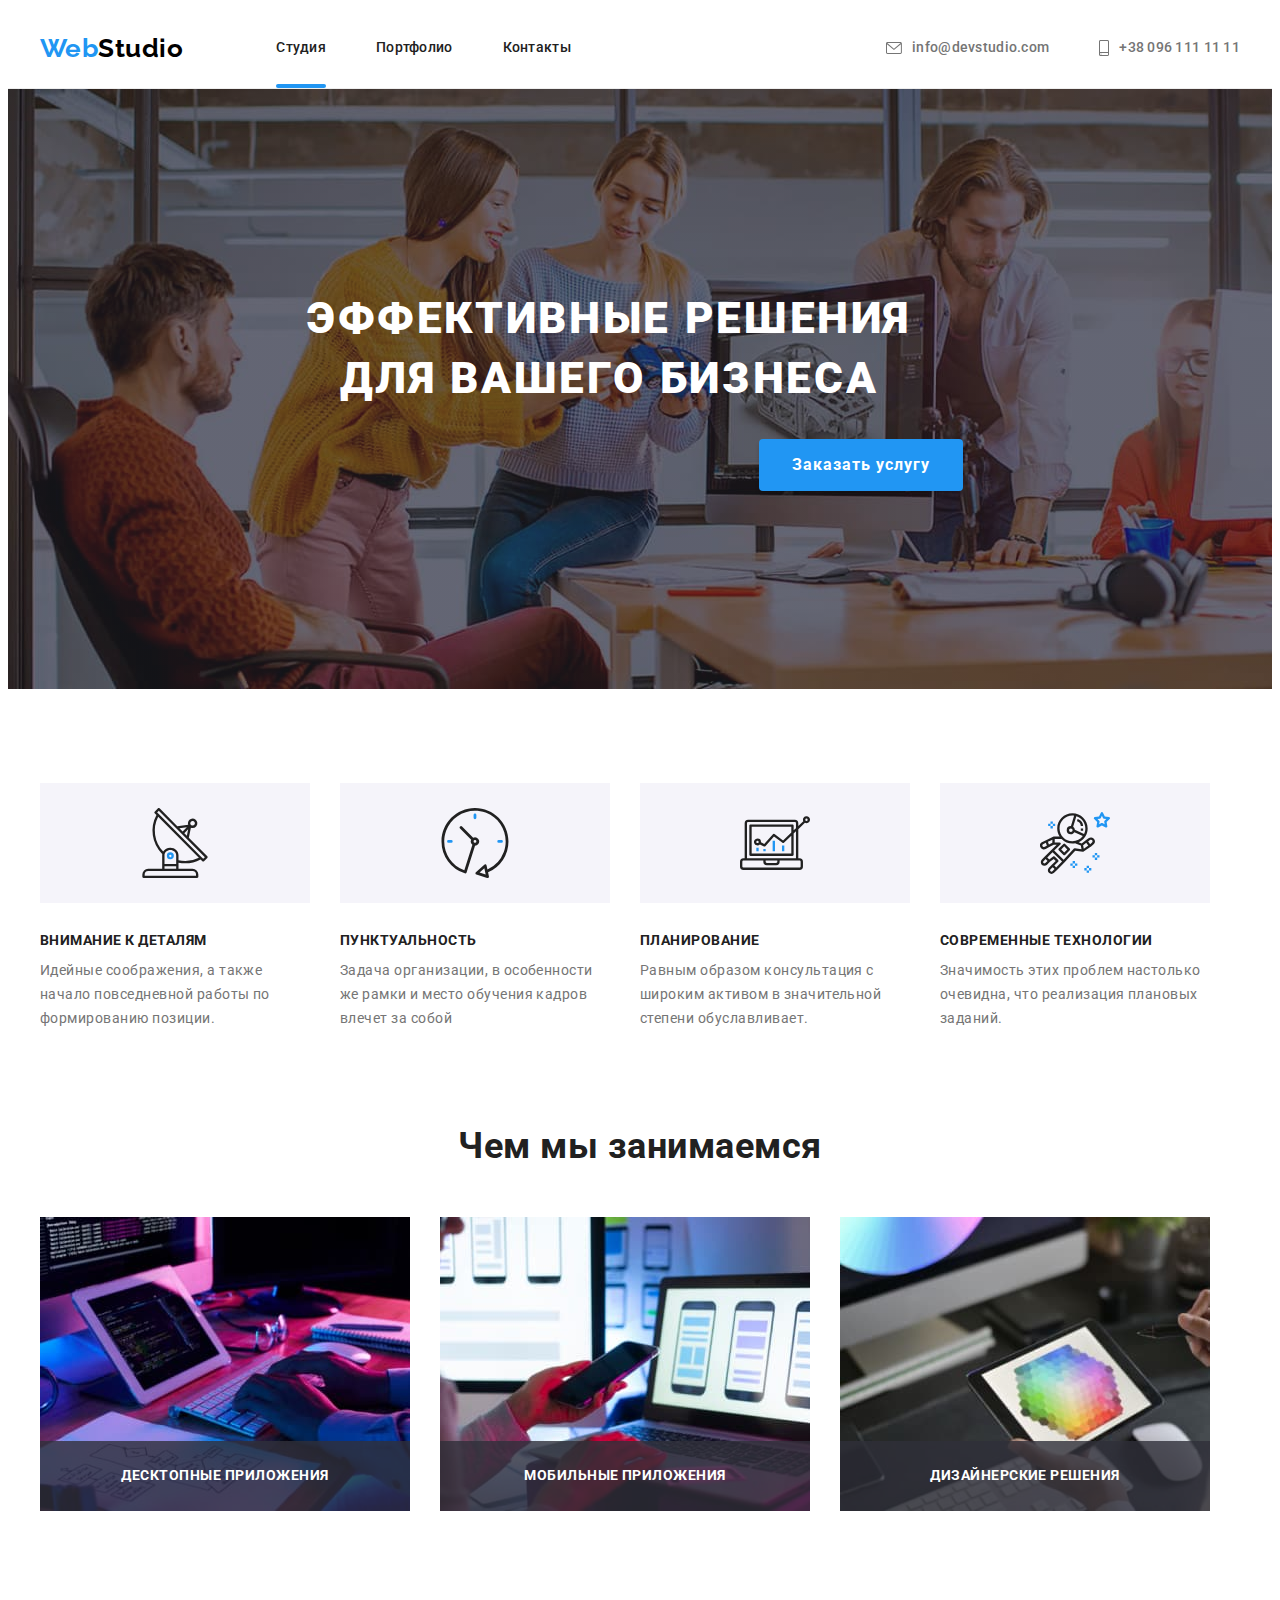
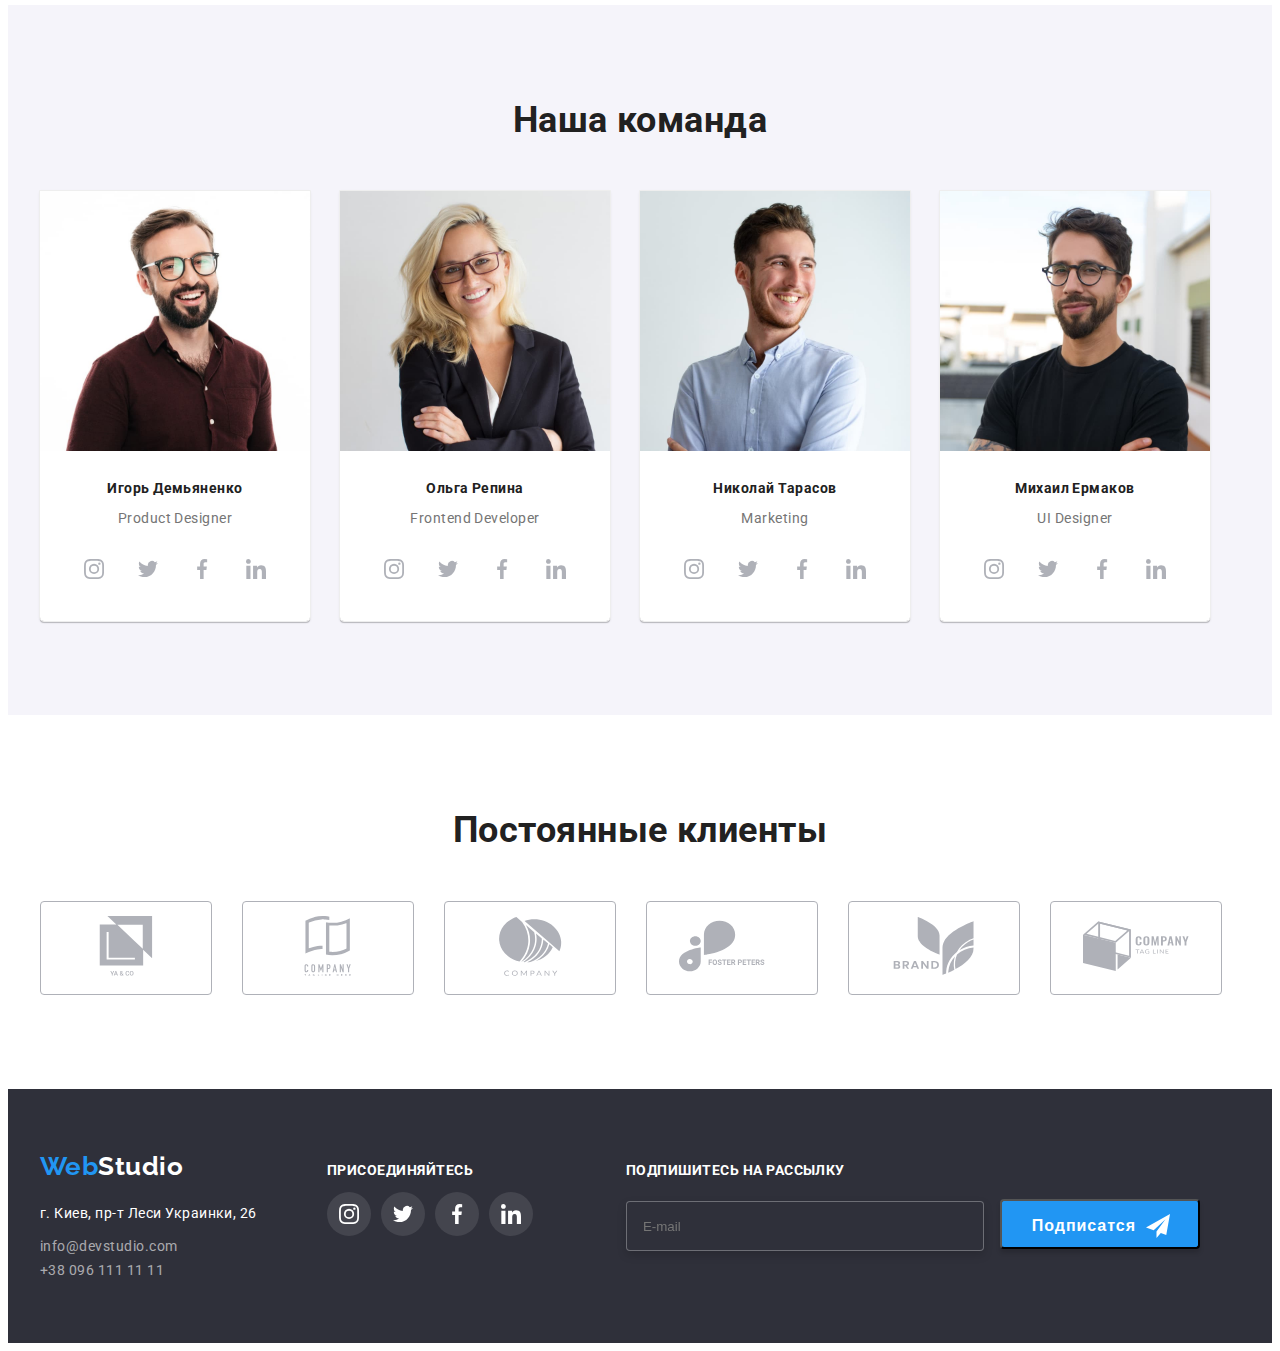
==== index.html @ 4ff9c81d "сохраняет начало 7" ====
<!DOCTYPE html>
<html lang="ru">

<head>
    <meta charset="UTF-8">
    <meta http-equiv="X-UA-Compatible" content="IE=edge">
    <meta name="viewport" content="width=device-width, initial-scale=1.0">
    <title>WebStudio</title>

    <link rel="preconnect" href="https://fonts.gstatic.com">
    <link
        href="https://fonts.googleapis.com/css2?family=Raleway:wght@700&family=Roboto:wght@400;500;700;900&display=swap"
        rel="stylesheet">
    <link rel="stylesheet" href="https://cdnjs.cloudflare.com/ajax/libs/modern-normalize/1.0.0/modern-normalize.min.css"
        integrity="sha512-ISS7cAi1PEhQ8jnbJpJZMd29NlhNj4AWYyLOSp2CE/CsHxTCu+r+t0D2yoJudVrd0/8fTVPUVDzY5Tvli75u/g=="
        crossorigin="anonymous" referrerpolicy="no-referrer" />
    <link rel="stylesheet" href="./css/styles.css">
    <link rel="stylesheet" href="./css/main.min.css">
</head>

<body>
    <header class="heder-container">
        <div class="conteiner main-nav">
            <!-- Шапка сайта -->
            <div class="main-nav">
               <a href="#" class="logo-link "><span class="logo-accent  ">Web</span>Studio</a>  
                </span> 
                <nav>
                    <ul class="site-nav list">
                        <li class="site-nav__item"><a href="#" class="site-nav__link active">Студия</a></li>
                        <li class="site-nav__item"><a href="./portfolio.html" class="site-nav__link">Портфолио</a></li>
                        <li class="site-nav__item"><a href="#" class="site-nav__link">Контакты</a></li>
                    </ul>
                </nav>
            </div>
            <ul class="auth-nav list">
                <li class="auth-nav__item mail">
                    <a href="mailto:info@devstudio.com" class="auth-nav__link"><svg width="16px" height="12px"
                            class="icon-contact">
                            <use href="./images/icons/sprite.svg#icon-mail"></use>
                        </svg>info@devstudio.com</a>
                </li>
                <li class="auth-nav__item phone">


                    <a href="tel:+380961111111" class="auth-nav__link"><svg width="10px" height="16px" class="icon-contact">
                            <use href="./images/icons/sprite.svg#icon-smartphone"></use>
                        </svg>+38 096 111 11 11</a>
                </li>
            </ul>
        </div>
    </header>

    <template class="my-icons">
        <svg class="icon">
            <use href="./images/icons/sprite.svg#icon-antenna"></use>
        </svg>
        <svg class="icon">
            <use href="./images/icons/sprite.svg#icon-astronaut"></use>
        </svg>
        <svg class="icon">
            <use href="./images/icons/sprite.svg#icon-brand"></use>
        </svg>
        <svg class="icon">
            <use href="./images/icons/sprite.svg#icon-clock"></use>
        </svg>
        <svg class="icon">
            <use href="./images/icons/sprite.svg#icon-company"></use>
        </svg>
        <svg class="icon">
            <use href="./images/icons/sprite.svg#icon-diagram"></use>
        </svg>

        <svg class="icon logo-campany">
            <use href="./images/icons/sprite.svg#icon-foster-peters"></use>
        </svg>
        <svg class="icon">
            <use href="./images/icons/sprite.svg#icon-instagram"></use>
        </svg>
        <svg class="icon">
            <use href="./images/icons/sprite.svg#icon-twitter"></use>
        </svg>
        <svg class="icon">
            <use href="./images/icons/sprite.svg#icon-facebook"></use>
        </svg>
        <svg class="icon">
            <use href="./images/icons/sprite.svg#icon-linkedin"></use>
        </svg>
        <svg class="icon">
            <use href="./images/icons/sprite.svg#icon-smartphone"></use>
        </svg>
        <svg class="icon">
            <use href="./images/icons/sprite.svg#icon-tag-line"></use>
        </svg>
        <svg class="icon">
            <use href="./images/icons/sprite.svg#icon-tagline-here"></use>
        </svg>

        <svg class="icon">
            <use href="./images/icons/sprite.svg#icon-yaandco"></use>
        </svg>
        <svg class="icon">
            <use href="./images/icons/sprite.svg#icon-mail"></use>
        </svg>
        <svg class="icon">
            <use href="./images/icons/sprite.svg#icon-vector"></use>
        </svg>
        
        <svg class="icon">
            <use href="./images/icons/sprite.svg#icon-name"></use>
        </svg>

        <svg class="icon">
            <use href="./images/icons/sprite.svg#icon-namber"></use>
        </svg>

        <svg class="icon">
            <use href="./images/icons/sprite.svg#icon-post"></use>
        </svg>
        <svg class="icon">
            <use href="./images/icons/sprite.svg#icon-check"></use>
        </svg>
        
    </template>

    <main>
        <!-- Основное содержание -->
        <!-- Сукция Герой -->
        <section class="hero hero-container overlay">
            <div class="hero-content conteiner">
                <h1 class="hero-title">Эффективные решения <br> для вашего бизнеса</h1>
                <button data-modal-open type="button" class="button">Заказать услугу</button>
            </div>
        </section>
        <!-- Преимущества Веб студии -->
        <section class="section no-padding advantages">
            <div class="conteiner">
                <h2 class="visually-hidden section-title">Преимущества веб студии</h2>
                <ul class="feature-list list">
                    <li class="item attention">
                        <h3 class="title">Внимание к деталям</h3>
                        <p class="text">Идейные соображения, а также начало повседневной работы по формированию позиции.
                        </p>
                    </li>
                    <li class="item punctuality">
                        <h3 class="title">Пунктуальность</h3>
                        <p class="text">Задача организации, в особенности же рамки и место обучения кадров влечет за
                            собой</p>
                    </li>
                    <li class="item planning">
                        <h3 class="title">Планирование</h3>
                        <p class="text">Равным образом консультация с широким активом в значительной степени
                            обуславливает.</p>
                    </li>
                    <li class="item technologies">
                        <h3 class="title">Современные технологии</h3>
                        <p class="text">Значимость этих проблем настолько очевидна, что реализация плановых заданий.</p>
                    </li>
                </ul>
            </div>
        </section>
        <!-- Чем мы занимаемся -->
        <section class="section no-padding our-work">
            <div class="conteiner">
                <h2 class="section-title">Чем мы занимаемся</h2>
                <ul class="feature-list list work-images-list">
                    <li class="items">
                        <div class="product-thumb">
                            <img src="./images/box-1.jpg" alt="ноутбук на столе" width="370">
                            <h3 class="product-actions">десктопные приложения</h3>
                        </div>
                    </li>
                    <li class="items">
                        <div class="product-thumb">
                            <img src="./images/box-2.jpg" alt="смартфон и 3 смартфона на экране" width="370">
                            <h3 class="product-actions">мобильные приложения</h3>
                        </div>
                    </li>
                    <li class="items">
                        <div class="product-thumb">
                            <img src="./images/box-3.jpg" alt="графика на планшете" width="370">
                            <h3 class="product-actions">дизайнерские решения</h3>
                        </div>
                    </li>
                </ul>
            </div>
        </section>
        <!-- Наша команда -->
        <section class="section team-list">
            <div class="conteiner">
                <h2 class="section-title">Наша команда</h2>
                <ul class="feature-list list">
                    <li class="item-list">
                        <img src="./images/team-card-1.jpg" alt="фото Игоря Демьяненко" width="270" class="employees">
                        <h3 class="title title-list">Игорь Демьяненко</h3>
                        <p lang="en" class="text text-description">Product Designer</p>
                        <ul class="icons-list list">
                            <li>
                                <a href="#" class="icon-link">
                                    <svg class="icon" width="20" height="20">
                                        <use href="./images/icons/sprite.svg#icon-instagram"></use>
                                    </svg>
                                </a>
                            </li>
                            <li>
                                <a href="#" class="icon-link">
                                    <svg class="icon" width="20" height="20">
                                        <use href="./images/icons/sprite.svg#icon-twitter"></use>
                                    </svg>
                                </a>
                            </li>
                            <li>
                                <a href="#" class="icon-link">
                                    <svg class="icon" width="20" height="20">
                                        <use href="./images/icons/sprite.svg#icon-facebook"></use>
                                    </svg>
                                </a>
                            </li>
                            <li>
                                <a href="#" class="icon-link">
                                    <svg class="icon" width="20" height="20">
                                        <use href="./images/icons/sprite.svg#icon-linkedin"></use>
                                    </svg>
                                </a>
                            </li>
                        </ul>
                    </li>

                    <li class="item-list"><img src="./images/team-card-2.jpg" alt="фото Ольги Репиной" width="270"
                            class="employees">
                        <h3 class="title title-list">Ольга Репина</h3>
                        <p lang="en" class="text text-description">Frontend Developer</p>
                        <ul class="icons-list list">
                            <li>
                                <a href="#" class="icon-link">
                                    <svg class="icon" width="20" height="20">
                                        <use href="./images/icons/sprite.svg#icon-instagram"></use>
                                    </svg>
                                </a>
                            </li>
                            <li>
                                <a href="#" class="icon-link">
                                    <svg class="icon" width="20" height="20">
                                        <use href="./images/icons/sprite.svg#icon-twitter"></use>
                                    </svg>
                                </a>
                            </li>
                            <li>
                                <a href="#" class="icon-link">
                                    <svg class="icon" width="20" height="20">
                                        <use href="./images/icons/sprite.svg#icon-facebook"></use>
                                    </svg>
                                </a>
                            </li>
                            <li>
                                <a href="#" class="icon-link">
                                    <svg class="icon" width="20" height="20">
                                        <use href="./images/icons/sprite.svg#icon-linkedin"></use>
                                    </svg>
                                </a>
                            </li>
                        </ul>
                    </li>

                    <li class="item-list"><img src="./images/team-card-3.jpg" alt="фото Николая Тарасова" width="270"
                            class="employees">
                        <h3 class="title title-list">Николай Тарасов</h3>
                        <p lang="en" class="text text-description">Marketing</p>
                        <ul class="icons-list list">
                            <li>
                                <a href="#" class="icon-link">
                                    <svg class="icon" width="20" height="20">
                                        <use href="./images/icons/sprite.svg#icon-instagram"></use>
                                    </svg>
                                </a>
                            </li>
                            <li>
                                <a href="#" class="icon-link">
                                    <svg class="icon" width="20" height="20">
                                        <use href="./images/icons/sprite.svg#icon-twitter"></use>
                                    </svg>
                                </a>
                            </li>
                            <li>
                                <a href="#" class="icon-link">
                                    <svg class="icon" width="20" height="20">
                                        <use href="./images/icons/sprite.svg#icon-facebook"></use>
                                    </svg>
                                </a>
                            </li>
                            <li>
                                <a href="#" class="icon-link">
                                    <svg class="icon" width="20" height="20">
                                        <use href="./images/icons/sprite.svg#icon-linkedin"></use>
                                    </svg>
                                </a>
                            </li>
                        </ul>
                    </li>

                    <li class="item-list"><img src="./images/team-card-4.jpg" alt="фото Михаила Ермакова" width="270"
                            class="employees">
                        <h3 class="title title-list">Михаил Ермаков</h3>
                        <p lang="en" class="text text-description">UI Designer</p>
                        <ul class="icons-list list">
                            <li>
                                <a href="#" class="icon-link">
                                    <svg class="icon" width="20" height="20">
                                        <use href="./images/icons/sprite.svg#icon-instagram"></use>
                                    </svg>
                                </a>
                            </li>
                            <li>
                                <a href="#" class="icon-link">
                                    <svg class="icon" width="20" height="20">
                                        <use href="./images/icons/sprite.svg#icon-twitter"></use>
                                    </svg>
                                </a>
                            </li>
                            <li>
                                <a href="#" class="icon-link">
                                    <svg class="icon" width="20" height="20">
                                        <use href="./images/icons/sprite.svg#icon-facebook"></use>
                                    </svg>
                                </a>
                            </li>
                            <li>
                                <a href="#" class="icon-link">
                                    <svg class="icon" width="20" height="20">
                                        <use href="./images/icons/sprite.svg#icon-linkedin"></use>
                                    </svg>
                                </a>
                            </li>
                        </ul>
                    </li>
                </ul>
            </div>
        </section>
        <!-- Наши клиенты -->
        <section class="section">
            <div class="conteiner">
                <h2 class="section-title">Постоянные клиенты</h2>
                <ul class="feature-list list client">
                    <li>
                        <a href="#">
                            <svg class="client-icon">
                                <use href="./images/icons/sprite.svg#icon-yaandco"></use>
                            </svg>
                        </a>
                    </li>
                    <li>
                        <a href="#">
                            <svg class="client-icon">
                                <use href="./images/icons/sprite.svg#icon-tagline-here"></use>
                            </svg>
                        </a>
                    </li>
                    <li>
                        <a href="#">
                            <svg class="client-icon">
                                <use href="./images/icons/sprite.svg#icon-company"></use>
                            </svg>
                        </a>
                    </li>
                    <li>
                        <a href="#">
                            <svg class="client-icon">
                                <use href="./images/icons/sprite.svg#icon-foster-peters"></use>
                            </svg>
                        </a>
                    </li>
                    <li>
                        <a href="#">
                            <svg class="client-icon">
                                <use href="./images/icons/sprite.svg#icon-brand"></use>
                            </svg>
                        </a>
                    </li>
                    <li>
                        <a href="#">
                            <svg class="client-icon">
                                <use href="./images/icons/sprite.svg#icon-tag-line"></use>
                            </svg>
                        </a>
                    </li>
                </ul>
            </div>
        </section>
    </main>
    <footer class="address-conteiner">
        <!-- Контактная информация -->
        <div class="conteiner footer-conteiner">
            <div>
                <a href="#" class="logo-link-footer"><span class="logo-accent logo__part logo__part--color--wihte">Web</span>Studio</a>
                <address>
                    <ul class="adress-list list">
                        <li class="adress"> г. Киев, пр-т Леси Украинки, 26 </li>
                        <li><a href="mailto:info@devstudio.com" class="contact">info@devstudio.com</a></li>
                        <li><a href="tel:+380961111111" class="contact">+38 096 111 11 11</a></li>
                    </ul>
                </address>
            </div>

            <div class="footer-icons accede">
                <h3 class="title">присоединяйтесь</h3>
                <ul class="acced-icon list">
                    <li>
                        <ul class="icons-list-footer list">
                            <li class="team-icons">
                                <a href="#" class="icon-link-footer">
                                    <svg class="icon-footer" width="20" height="20">
                                        <use href="./images/icons/sprite.svg#icon-instagram"></use>
                                    </svg>
                                </a>
                            </li>
                            <li class="team-icons">
                                <a href="#" class="icon-link-footer">
                                    <svg class="icon-footer" width="20" height="20">
                                        <use href="./images/icons/sprite.svg#icon-twitter"></use>
                                    </svg>
                                </a>
                            </li>
                            <li class="team-icons">
                                <a href="#" class="icon-link-footer">
                                    <svg class="icon-footer" width="20" height="20">
                                        <use href="./images/icons/sprite.svg#icon-facebook"></use>
                                    </svg>
                                </a>
                            </li>
                            <li class="team-icons">
                                <a href="#" class="icon-link-footer">
                                    <svg class="icon-footer" width="20" height="20">
                                        <use href="./images/icons/sprite.svg#icon-linkedin"></use>
                                    </svg>
                                </a>
                            </li>
                        </ul>
                    </li>
                </ul>
            </div>



            <form action="#" class="footer-form">
                <p class="footer-form-title">Подпишитесь на рассылку</p>
                <label for="name" class="footer-form-label">
                    <input type="email" class="footer-form-input" name="user-email" placeholder="E-mail" required>   
                </label>
                <button type="submit" class="footer-form-btn">Подписатся</button>
            </form>
   
        
        </div>
    </footer>
    <!-- Модальное окно -->
    <div class="backdrop is-hidden" data-modal>
        <div class="modal">
            <button data-modal-close class="btn-close">
                <svg class="icon-modal">
                    <use href="./images/icons/sprite.svg#icon-vector" width="11" height="11"></use>
                </svg>
            </button>
            <form action="#" class="modal-form">
                <p class="modal-title">Оставьте свои данные, мы вам перезвоним</p>
               
                    <label for="name" class="form-label">Имя
                       <span class="form-fild">
                            <input type="text" class="form-input" name="user-name" required> 
                            <svg class="form-icons">
                                <use href="./images/icons/sprite.svg#icon-name" width="18" height="18"></use>
                            </svg>
                       </span>
                    </label>
                    <label for="name" class="form-label">Телефон
                        <span class="form-fild">
                            <input type="tel" class="form-input" minlength="2" name="user-phone" required>
                            <svg class="form-icons">
                                <use href="./images/icons/sprite.svg#icon-namber" width="18" height="18"></use>
                            </svg>
                        </span>
                        </label>
                    <label for="name" class="form-label">Почта
                        <span class="form-fild">
                            <input type="email" class="form-input" pattern="[0-9]{3}-[0-9]{3}-[0-9]{2}-[0-9]{2}" name="user-email" required>
                            <svg class="form-icons">
                                <use href="./images/icons/sprite.svg#icon-post" width="18" height="18"></use>
                            </svg>
                        </span>  
                    </label>
                    <label for="name" class="form-label label-form">Комментарий
                        <textarea name="user-comment" class="form-text" placeholder="Введите текст" ></textarea> 
                    </label>
                    <input type="checkbox" id="checkbox" name="user-agree" required class="form-check-input visually-hidden">
                    <label for="checkbox" class="form-check-policy">
                        Соглашаюсь с рассылкой и принимаю <a href="">Условия договора</a> </label>
                    <button type="submit" class="form-btn">Отправить</button>
                
            </form>
          
        </div>
    </div>
    <script src="./js/modal.js"></script>
</body>

</html>
---- css/styles.css ----
/* Cтилизация логотипа */

/* Стилизация навигации */

/* Стилизация секции герой */

/* Стилизация секий */
/* Стилизация заголовков */

/* Секция преимущества */

/* Стилизация h3 p */

/* Стилизация p */

/* Секция чем мы занимаемся */

/* Наша команда */

/* Постоянные клиенты */

/* Стилизация футера */

/* Стилизация main portfolio */

/* Стилизация кнопок порфолио */

/* Стилизация карточек */

/* модальное окно */

/* Стилизация формы */

/* Форма футера */
---- css/main.min.css ----
:root{--primary-tex-color: #757575;--title-text-color: #212121;--accent-color: #2196f3;--white-color: #ffffff;--black-color: #000000;--white-op: rgba(255, 255, 255, 0.6);--button-font-color: #f5f4fa;--dark-font-color: #2f303a;--border-color: #eeeeee;--icons-color: #afb1b8;--footer-icons-color: rgba(255, 255, 255, 0.1)}body{color:var(--primary-tex-color);font-family:Roboto, sans-serif;letter-spacing:0.03em}.conteiner{width:1200px;padding:0;margin:0 auto}.heder-container{background-color:var(--white-color);border-bottom:1px solid var(--border-color)}.list{padding:0;margin:0;list-style:none}.logo-link{margin-right:93px;color:var(--black-color);font-family:Raleway, sans-serif;font-weight:700;font-size:26px;line-height:1.19;text-decoration:none}.logo-accent{color:var(--accent-color)}.logo-link-footer{display:flex;color:var(--white-color);font-family:Raleway, sans-serif;font-weight:700;font-size:26px;line-height:1.19;text-decoration:none;margin-bottom:20px}.site-nav{display:flex}.site-nav__item+.site-nav__item{margin-left:50px}.site-nav__link{display:block;padding-top:32px;padding-bottom:32px;color:var(--title-text-color);font-weight:500;font-size:14px;line-height:1.14;letter-spacing:0.02em;text-decoration:none}.site-nav__link:hover,.site-nav__link:focus,.site-nav__link .site-nav .active{color:var(--accent-color)}.site-nav__item{position:relative}.active::after{content:"";display:block;width:100%;height:4px;background-color:var(--accent-color);border-radius:2px;position:absolute;left:0;bottom:0}.auth-nav{display:flex;margin-left:auto}.auth-nav__link{padding-top:32px;padding-bottom:32px;color:var(--primary-tex-color);text-decoration:none;font-weight:500;font-size:14px;line-height:1.14;letter-spacing:0.02em}.auth-nav__link:hover,.auth-nav__link:focus{color:var(--accent-color)}.auth-nav__item+.auth-nav__item{margin-left:50px}.icon-contact{padding:0;margin-right:10px;justify-content:center;fill:currentColor}.hero .hero-title{margin-top:0;margin-bottom:30px;width:696px;color:var(--white-color);font-weight:900;font-size:44px;line-height:1.36;letter-spacing:0.06em;text-transform:uppercase}.hero-content{padding:200px 253px;text-align:center}.hero-container{background-color:var(--dark-font-color);text-align:center}.overlay{max-width:1600px;height:600px;margin-left:auto;margin-right:auto;background-image:linear-gradient(to right, rgba(47,48,58,0.4), rgba(47,48,58,0.4)),url(../images/hero.jpg)}.button{padding:10px 32px;min-width:200px;border-radius:4px;border:1px solid transparent;color:var(--white-color);background-color:var(--accent-color);box-shadow:0px 4px 4px rgba(0,0,0,0.15);font-family:inherit;font-weight:700;font-size:16px;line-height:1.88;align-items:center;letter-spacing:0.06em;cursor:pointer}.visually-hidden:not(:focus):not(:active){width:1px;height:1px;margin:-1px;border:0;padding:0;white-space:nowrap;clip-path:inset(100%);clip:rect(0 0 0 0);overflow:hidden}.visually-hidden{position:absolute !important;width:1px !important;height:1px !important;margin:-1px;padding:0 !important;overflow:hidden;border:0 !important;clip:rect(0 0 0 0)}.section-title{margin-top:0;margin-bottom:50px;color:var(--title-text-color);font-size:36px;line-height:1.17;text-align:center}.section{padding-top:94px;padding-bottom:94px}.section.no-padding{padding-top:0;padding-bottom:0}.feature-list{display:flex}.feature-list .item{width:270px}.feature-list .item+.item{margin-left:30px}.feature-list .title{margin-top:0;margin-bottom:10px;color:var(--title-text-color);font-weight:700;font-size:14px;line-height:1.14;text-transform:uppercase}.feature-list .text{font-size:14px;line-height:1.71;margin-top:0;margin-bottom:0}.advantages .conteiner{padding-top:94px;padding-bottom:94px}.feature-list .attention::before,.feature-list .punctuality::before,.feature-list .planning::before,.feature-list .technologies::before{content:"";display:block;height:120px;margin-bottom:30px;background-position:center;background-color:var(--button-font-color)}.feature-list .attention::before{background-image:url(../images/icons/antenna.svg);background-repeat:no-repeat}.feature-list .punctuality::before{background-image:url(../images/icons/clock.svg);background-repeat:no-repeat}.feature-list .planning::before{background-image:url(../images/icons/diagram.svg);background-repeat:no-repeat}.feature-list .technologies::before{background-image:url(../images/icons/astronaut.svg);background-repeat:no-repeat}.our-work .conteiner{margin-bottom:94px}.feature-list .items{width:370px}.work-images-list li:not(:last-child){margin-right:30px}.product-thumb{position:relative}.product-actions{position:absolute;bottom:0;right:0;left:0;padding:27px;text-align:center;color:var(--white-color);font-weight:700;font-size:14px;line-height:1.14;text-transform:uppercase;background-color:rgba(47,48,58,0.8);margin:0}img{display:block;object-fit:cover;width:100%;height:auto}.team-list{background-color:var(--button-font-color)}.employees{margin-bottom:30px}.feature-list .text-description{margin-bottom:0px}.feature-list .item-list{width:270px;outline:1px solid var(--border-color);border-radius:0px 0px 4px 4px;text-align:center;background-color:var(--white-color);box-shadow:0px 1px 3px rgba(0,0,0,0.12),0px 1px 1px rgba(0,0,0,0.14),0px 2px 1px rgba(0,0,0,0.2)}.feature-list .item-list+.item-list{margin-left:30px}.feature-list .title-list{text-transform:capitalize}.icons-list{padding:16px 32px 30px;display:flex;margin:0 auto;justify-content:center}.icons-list li{width:44px;height:44px;border-radius:50%;display:flex;justify-content:center;align-items:center;cursor:pointer}.icons-list li:not(:last-child){margin-right:10px}.icons-list li:hover,.icons-list li:focus{background-color:var(--accent-color)}.icons-list li:hover .icon,.icons-list li:focus .icon{fill:var(--white-color);background-color:var(--accent-color)}.icon{width:20px;height:20px;padding:0;margin:0;justify-content:center;fill:var(--icons-color)}.client{display:flex}.client li{width:170px;height:92px;border:1px solid var(--icons-color);border-radius:4px;justify-content:center;cursor:pointer}.client li:not(:last-child){margin-right:30px}.client li:hover,.client li:focus{border:1px solid var(--accent-color)}.client li:hover .client-icon,.client li:focus .client-icon{fill:var(--accent-color)}.client-icon{width:106px;height:60px;fill:var(--icons-color)}.address-conteiner .conteiner{display:flex;padding-top:60px;align-items:baseline;padding-bottom:60px}.adress-list .adress{margin-bottom:9px}.adress-list .contact{margin-top:0;margin-bottom:9px}.adress{color:var(--white-color);font-size:14px;line-height:1.71}.contact{color:var(--white-op);font-size:14px;line-height:1.71;text-decoration:none}.adress-list{font-style:normal}.adress-list .contact{margin-top:0;margin-bottom:9px}.adress-list .contact:hover,.adress-list .contact:focus{color:var(--accent-color)}.address-conteiner{background-color:var(--dark-font-color)}.footer-conteiner{display:flex;padding-top:60px;padding-bottom:60px}.accede{display:block;margin-left:70px;list-style:none}.accede h3{margin-top:0;font-size:14px;text-transform:uppercase;color:var(--white-color)}.icons-list-footer{margin:0 auto;padding:0px;display:flex;justify-content:center}.icons-list-footer li{width:44px;height:44px;border-radius:50%;display:flex;justify-content:center;align-items:center;cursor:pointer}.icons-list-footer li:not(:last-child){margin-right:10px}.icons-list-footer li{fill:var(--icons-color);background-color:var(--footer-icons-color)}.icons-list-footer li:hover,.icons-list-footer li:focus{background-color:var(--accent-color)}.icons-list-footer li:hover .icon-footer,.icons-list-footer li:focus .icon-footer{fill:var(--white-color);background-color:var(--accent-color)}.icon-footer{width:20px;height:20px;padding:0;margin:0;justify-content:center;fill:var(--white-color)}.portfolio-list .conteiner{padding-top:94px;padding-bottom:94px}.section-buttons .button-list{margin-right:8px;margin-top:0;margin-bottom:50px}.section-buttons .button-list:last-child{margin-right:0}.section-buttons .button-list:hover{box-shadow:0px 3px 1px rgba(0,0,0,0.1),0px 1px 2px rgba(0,0,0,0.08),0px 2px 2px rgba(0,0,0,0.12)}.section-buttons .buttons{padding:6px 22px;min-width:73px;border:1px solid transparent;border-radius:4px;color:var(--title-text-color);background-color:var(--button-font-color);font-family:inherit;font-weight:500;font-size:16px;line-height:1.63;text-align:center;cursor:pointer}.section-buttons .buttons:hover,.section-buttons .buttons:focus{color:var(--white-color);background-color:var(--accent-color)}.section-buttons{display:flex;justify-content:center}.card-list{display:flex;flex-wrap:wrap}.card-list .card-item{padding-top:20px;padding-bottom:20px;padding-left:24px;padding-right:24px}.card-list li{border:1px solid var(--border-color)}.card-list li:hover{box-shadow:0px 1px 1px rgba(0,0,0,0.12),0px 4px 4px rgba(0,0,0,0.06),1px 4px 6px rgba(0,0,0,0.16)}.card-list .card-titele{margin-top:0;margin-bottom:4px;color:var(--title-text-color);font-weight:700;font-size:18px;line-height:2;letter-spacing:0.06em}.card-list .card-text{margin-top:0;margin-bottom:0px;color:var(--primary-tex-color);font-size:16px;line-height:1.88}.card-element{width:370px;margin-right:30px;margin-bottom:30px}.card-element:nth-child(3n){margin-right:0}.card-element:nth-last-child(-n+3){margin-bottom:0}.card-element:hover .produck-overlay{opacity:1;transform:translateY(0)}.card-list .decor{text-decoration:none}.card-list .card-slide{position:relative;overflow:hidden}.card-list .produck-overlay{position:absolute;top:0;left:0;width:100%;height:100%;background-color:rgba(33,150,243,0.9);opacity:0;transform:translateY(100%);transition:transform 250ms cubic-bezier(0.4, 0, 0.2, 1);cursor:pointer}.card-list .slide-text{position:absolute;top:50%;left:50%;transform:translate(-50%, -50%);width:100%;height:100%;padding:63px 24px;margin:0;color:var(--white-color);font-size:18px;line-height:1.56}.backdrop{position:fixed;top:0;left:0;width:100%;height:100%;background-color:rgba(0,0,0,0.2);opacity:1;transition:opacity 250ms cubic-bezier(0.4, 0, 0.2, 1);visibility:visible}.backdrop.is-hidden{opacity:0;pointer-events:none;visibility:hidden;transition:opacity 250ms cubic-bezier(0.4, 0, 0.2, 1)}.backdrop.is-hidden .modal{transform:translate(-50%, -50%) scale(0.5)}.modal{position:absolute;width:11px;height:11px;top:50%;left:50%;transform:translate(-50%, -50%);min-width:528px;min-height:581px;background-color:var(--white-color);box-shadow:0px 1px 3px rgba(0,0,0,0.12),0px 1px 1px rgba(0,0,0,0.14),0px 2px 1px rgba(0,0,0,0.2);border-radius:4px;transition:transform 250ms cubic-bezier(0.4, 0, 0.2, 1)}.icon-modal{width:11px;height:11px}.btn-close{position:absolute;top:8px;right:8px;width:30px;height:30px;justify-content:center;align-items:center;background-color:var(--white-color);border:1px solid rgba(0,0,0,0.1);border-radius:50%;cursor:pointer}.modal-title{text-align:center;font-weight:700;font-size:20px;color:var(--title-text-color);margin:0;margin-bottom:12px}.modal-form{display:flex;flex-direction:column;padding:40px}.form-input{width:100%;height:40px;border:1px solid rgba(33,33,33,0.2);box-sizing:border-box;border-radius:4px;padding-left:42px;margin-top:4px;outline:none;cursor:pointer}.form-input:hover,.form-input:focus{border-color:var(--accent-color)}.form-input:hover+.form-icons,.form-input:focus+.form-icons{fill:var(--accent-color)}.form-input:required:focus{color:var(--accent-color)}.form-label{font-size:12px;display:inline-block;margin-bottom:10px}.form-icons{width:18px;height:18px;display:flex;align-items:center;justify-content:center;position:absolute;top:50%;left:12px;bottom:20px;transform:translateY(-50%)}.form-fild{position:relative;display:block;margin-top:4px}.label-form{margin-bottom:0}.form-text{width:100%;height:120px;resize:none;padding:16px 12px;margin-top:4px;border-radius:4px;border:1px solid rgba(33,33,33,0.2);box-sizing:border-box;outline:none;margin-bottom:20px;cursor:pointer}.form-text:hover,.form-text:focus{border-color:var(--accent-color)}.form-text::placeholder{color:rgba(117,117,117,0.5);font-size:14px;line-height:1.14;letter-spacing:0.01em}.form-check-policy{font-size:14px;line-height:1.71px;margin-bottom:30px;margin:0 auto}.form-check-policy:before{content:" ";width:16px;height:15px;border:1px solid #000000;box-sizing:border-box;box-shadow:0px 4px 4px rgba(0,0,0,0.25);display:inline-block;border-radius:4px;margin-right:8px;vertical-align:middle;cursor:pointer}.form-check-input:checked+.form-check-policy::before{background-image:url(../images/icons/check-i.svg);background-repeat:no-repeat;background-position:50% 50%;background-color:var(--accent-color);border-color:var(--accent-color)}.form-btn{align-self:center;width:200px;height:50px;padding:10px 55px;background-color:#2196f3;color:var(--white-color);box-shadow:0px 4px 4px rgba(0,0,0,0.15);border-radius:4px;font-weight:700;font-size:16px;line-height:1, 88;text-align:center;letter-spacing:0.06em;cursor:pointer;margin-top:30px}.form-check-policy a{color:#2196f3}.footer-form{margin-left:93px}.footer-form-title{color:var(--white-color);font-weight:700;font-size:14px;line-height:1.14;text-transform:uppercase;margin-bottom:20px}.footer-form-input{width:358px;height:50px;background-color:var(--dark-font-color);border:1px solid rgba(255,255,255,0.3);box-sizing:border-box;filter:drop-shadow(0px 4px 4px rgba(0,0,0,0.15));border-radius:4px;margin-right:12px;padding-left:16px;outline:none;cursor:pointer}.footer-form-btn{position:relative;width:200px;height:50px;color:var(--white-color);background-color:var(--accent-color);border-radius:1px solid var(--accent-color);box-shadow:0px 4px 4px rgba(0,0,0,0.15);border-radius:4px;padding:10px 62px 10px 29px;cursor:pointer;font-weight:700;font-size:16px;line-height:1.87;letter-spacing:0.06em;cursor:pointer}.footer-form-btn:after{content:"";width:24px;height:24px;background-image:url(../images/icons/icon-send.svg);position:absolute;top:13px;right:28px}.main-nav,.auth-nav__link,.icon-contact,.icon,.client li,.icon-footer,.card-list .slide-text,.form-btn{display:flex;align-items:center}
/*# sourceMappingURL=main.min.css.map */
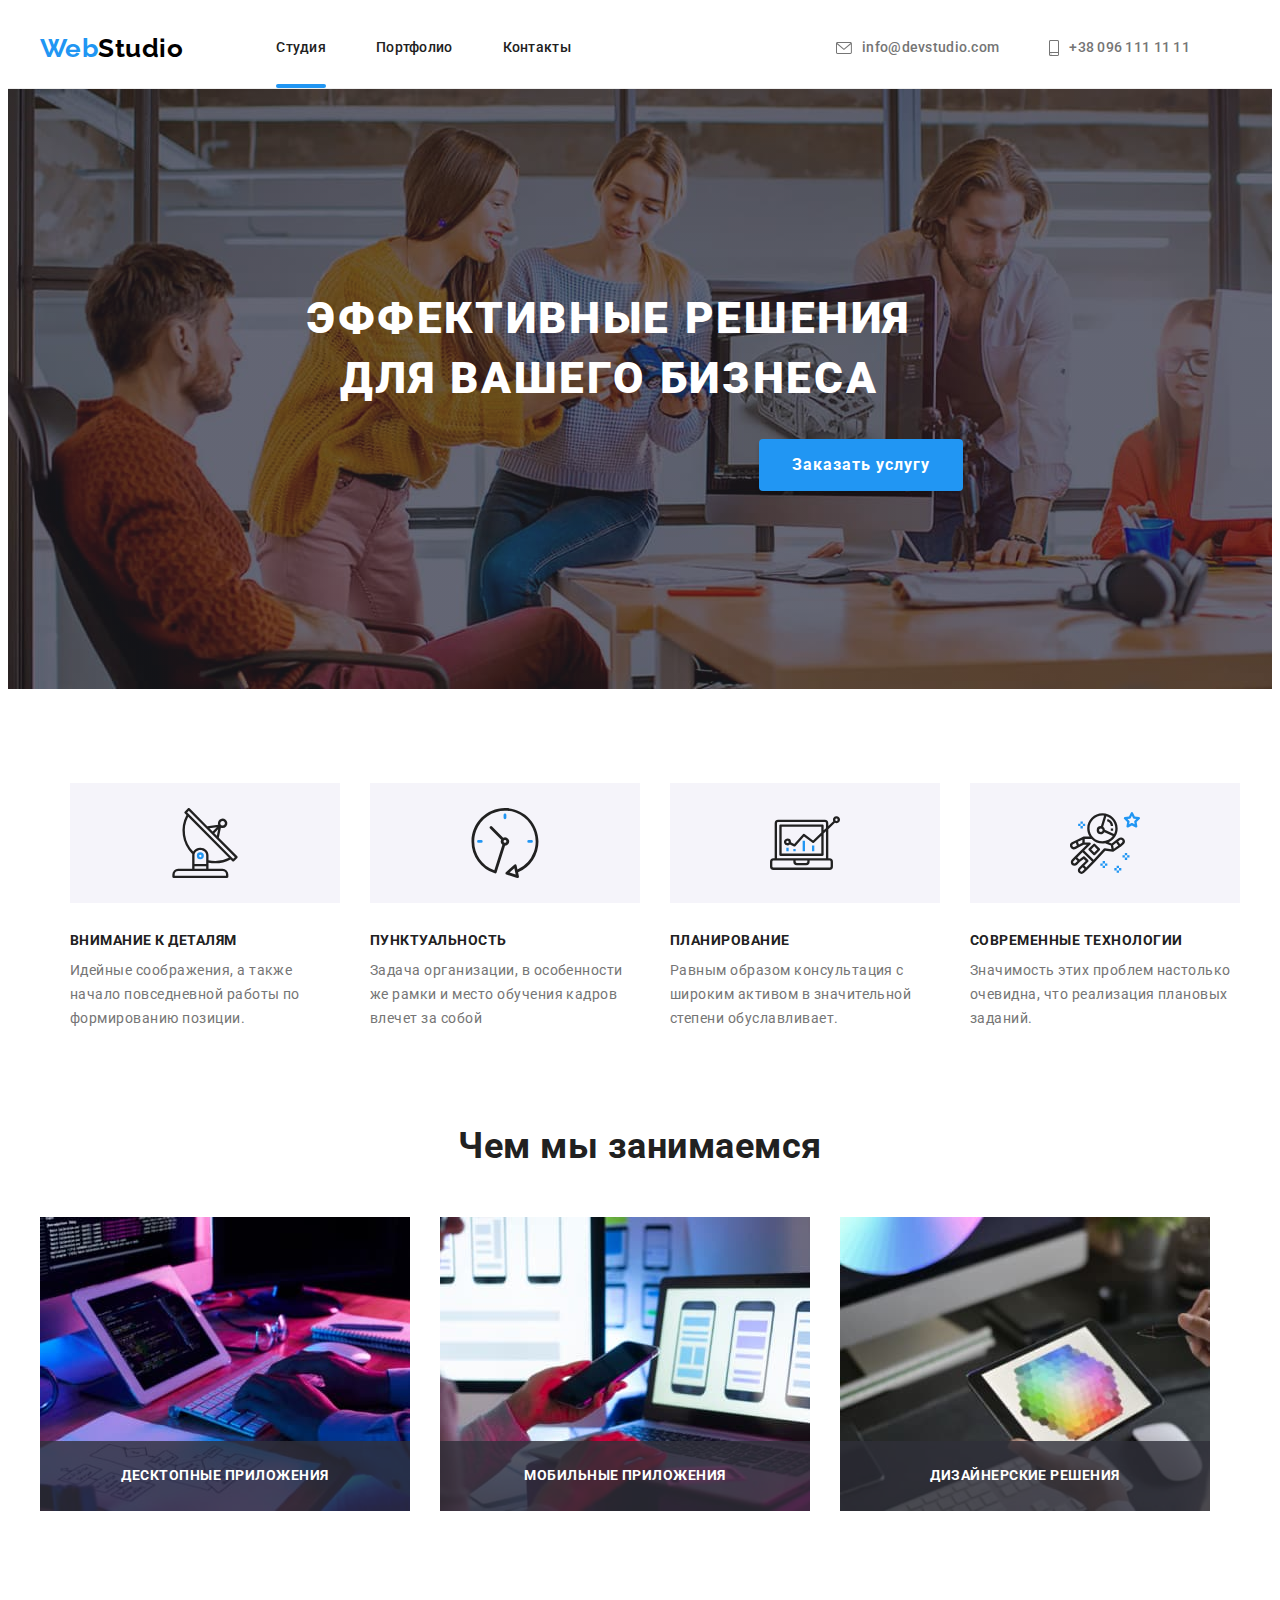
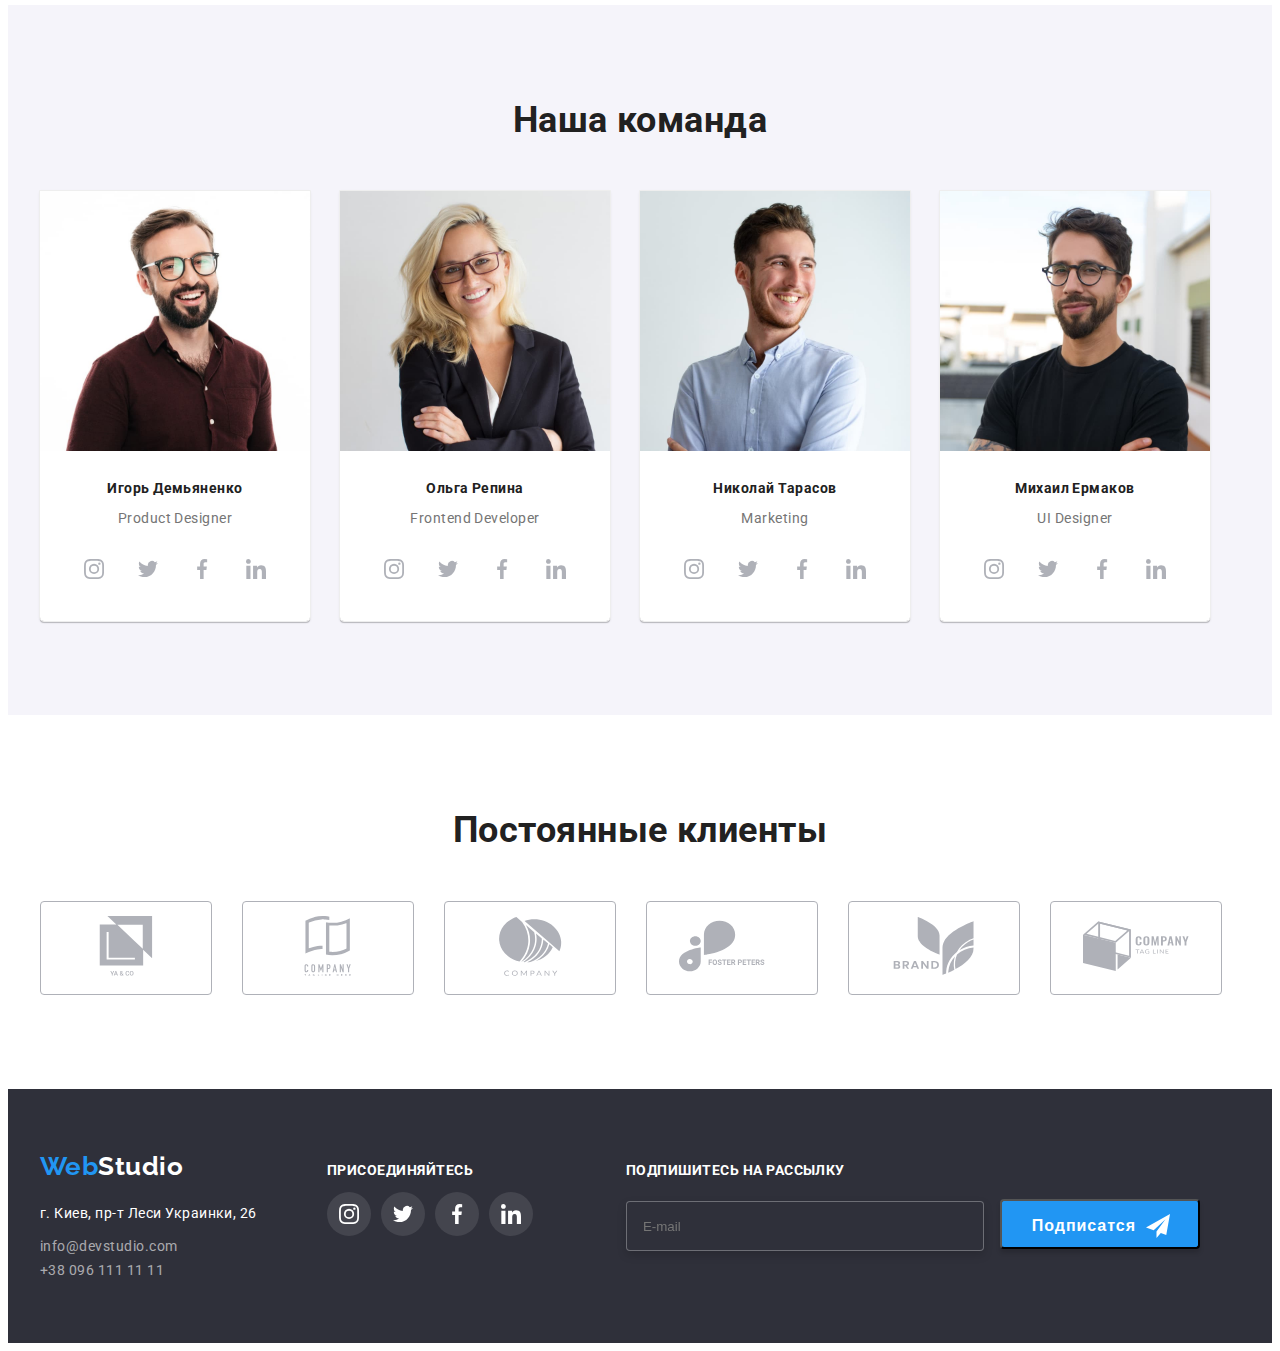
==== commit e7937bad: "сохраняет работу 7" ====
--- a/index.html
+++ b/index.html
@@ -19,12 +19,11 @@
 </head>
 
 <body>
-    <header class="heder-container">
+    <header class="header">
         <div class="conteiner main-nav">
             <!-- Шапка сайта -->
             <div class="main-nav">
-               <a href="#" class="logo-link "><span class="logo-accent  ">Web</span>Studio</a>  
-                </span> 
+                <a href="#" class="logo logo_part"><span class="logo-accent">Web</span>Studio</a>
                 <nav>
                     <ul class="site-nav list">
                         <li class="site-nav__item"><a href="#" class="site-nav__link active">Студия</a></li>
@@ -35,15 +34,15 @@
             </div>
             <ul class="auth-nav list">
                 <li class="auth-nav__item mail">
-                    <a href="mailto:info@devstudio.com" class="auth-nav__link"><svg width="16px" height="12px"
-                            class="icon-contact">
+                    <a href="mailto:info@devstudio.com" class="auth-nav__link"><svg width="16px" height="12px" 
+                            class="auth-nav__icon-contact">
                             <use href="./images/icons/sprite.svg#icon-mail"></use>
                         </svg>info@devstudio.com</a>
                 </li>
                 <li class="auth-nav__item phone">
 
 
-                    <a href="tel:+380961111111" class="auth-nav__link"><svg width="10px" height="16px" class="icon-contact">
+                    <a href="tel:+380961111111" class="auth-nav__link"><svg width="10px" height="16px" class="auth-nav__icon-contact">
                             <use href="./images/icons/sprite.svg#icon-smartphone"></use>
                         </svg>+38 096 111 11 11</a>
                 </li>
@@ -126,16 +125,17 @@
     <main>
         <!-- Основное содержание -->
         <!-- Сукция Герой -->
-        <section class="hero hero-container overlay">
+        <section class="hero  overlay">
             <div class="hero-content conteiner">
-                <h1 class="hero-title">Эффективные решения <br> для вашего бизнеса</h1>
-                <button data-modal-open type="button" class="button">Заказать услугу</button>
-            </div>
+                <h1 class="hero__hero-title">Эффективные решения <br> для вашего бизнеса</h1>
+                <button data-modal-open type="button" class="hero__button">Заказать услугу</button>
+            </div>
+
         </section>
         <!-- Преимущества Веб студии -->
         <section class="section no-padding advantages">
             <div class="conteiner">
-                <h2 class="visually-hidden section-title">Преимущества веб студии</h2>
+                <h2 class="visually-hidden section__section-title">Преимущества веб студии</h2>
                 <ul class="feature-list list">
                     <li class="item attention">
                         <h3 class="title">Внимание к деталям</h3>
@@ -167,19 +167,19 @@
                     <li class="items">
                         <div class="product-thumb">
                             <img src="./images/box-1.jpg" alt="ноутбук на столе" width="370">
-                            <h3 class="product-actions">десктопные приложения</h3>
+                            <h3 class="our-work__product-actions">десктопные приложения</h3>
                         </div>
                     </li>
                     <li class="items">
                         <div class="product-thumb">
                             <img src="./images/box-2.jpg" alt="смартфон и 3 смартфона на экране" width="370">
-                            <h3 class="product-actions">мобильные приложения</h3>
+                            <h3 class="our-work__product-actions">мобильные приложения</h3>
                         </div>
                     </li>
                     <li class="items">
                         <div class="product-thumb">
                             <img src="./images/box-3.jpg" alt="графика на планшете" width="370">
-                            <h3 class="product-actions">дизайнерские решения</h3>
+                            <h3 class="our-work__product-actions">дизайнерские решения</h3>
                         </div>
                     </li>
                 </ul>
@@ -195,30 +195,30 @@
                         <h3 class="title title-list">Игорь Демьяненко</h3>
                         <p lang="en" class="text text-description">Product Designer</p>
                         <ul class="icons-list list">
-                            <li>
-                                <a href="#" class="icon-link">
-                                    <svg class="icon" width="20" height="20">
+                            <li class="icons-list__card" >
+                                <a href="#" class="icon-link">
+                                    <svg class="icons-list__icon" width="20" height="20">
                                         <use href="./images/icons/sprite.svg#icon-instagram"></use>
                                     </svg>
                                 </a>
                             </li>
-                            <li>
-                                <a href="#" class="icon-link">
-                                    <svg class="icon" width="20" height="20">
+                            <li class="icons-list__card" >
+                                <a href="#" class="icon-link">
+                                    <svg class="icons-list__icon" width="20" height="20">
                                         <use href="./images/icons/sprite.svg#icon-twitter"></use>
                                     </svg>
                                 </a>
                             </li>
-                            <li>
-                                <a href="#" class="icon-link">
-                                    <svg class="icon" width="20" height="20">
+                            <li class="icons-list__card" >
+                                <a href="#" class="icon-link">
+                                    <svg class="icons-list__icon" width="20" height="20">
                                         <use href="./images/icons/sprite.svg#icon-facebook"></use>
                                     </svg>
                                 </a>
                             </li>
-                            <li>
-                                <a href="#" class="icon-link">
-                                    <svg class="icon" width="20" height="20">
+                            <li class="icons-list__card" >
+                                <a href="#" class="icon-link">
+                                    <svg class="icons-list__icon" width="20" height="20">
                                         <use href="./images/icons/sprite.svg#icon-linkedin"></use>
                                     </svg>
                                 </a>
@@ -231,30 +231,30 @@
                         <h3 class="title title-list">Ольга Репина</h3>
                         <p lang="en" class="text text-description">Frontend Developer</p>
                         <ul class="icons-list list">
-                            <li>
-                                <a href="#" class="icon-link">
-                                    <svg class="icon" width="20" height="20">
+                            <li class="icons-list__card" >
+                                <a href="#" class="icon-link">
+                                    <svg class="icons-list__icon" width="20" height="20">
                                         <use href="./images/icons/sprite.svg#icon-instagram"></use>
                                     </svg>
                                 </a>
                             </li>
-                            <li>
-                                <a href="#" class="icon-link">
-                                    <svg class="icon" width="20" height="20">
+                            <li class="icons-list__card" >
+                                <a href="#" class="icon-link">
+                                    <svg class="icons-list__icon" width="20" height="20">
                                         <use href="./images/icons/sprite.svg#icon-twitter"></use>
                                     </svg>
                                 </a>
                             </li>
-                            <li>
-                                <a href="#" class="icon-link">
-                                    <svg class="icon" width="20" height="20">
+                            <li class="icons-list__card" >
+                                <a href="#" class="icon-link">
+                                    <svg class="icons-list__icon" width="20" height="20">
                                         <use href="./images/icons/sprite.svg#icon-facebook"></use>
                                     </svg>
                                 </a>
                             </li>
-                            <li>
-                                <a href="#" class="icon-link">
-                                    <svg class="icon" width="20" height="20">
+                            <li class="icons-list__card" >
+                                <a href="#" class="icon-link">
+                                    <svg class="icons-list__icon" width="20" height="20">
                                         <use href="./images/icons/sprite.svg#icon-linkedin"></use>
                                     </svg>
                                 </a>
@@ -267,30 +267,30 @@
                         <h3 class="title title-list">Николай Тарасов</h3>
                         <p lang="en" class="text text-description">Marketing</p>
                         <ul class="icons-list list">
-                            <li>
-                                <a href="#" class="icon-link">
-                                    <svg class="icon" width="20" height="20">
+                            <li class="icons-list__card" >
+                                <a href="#" class="icon-link">
+                                    <svg class="icons-list__icon" width="20" height="20">
                                         <use href="./images/icons/sprite.svg#icon-instagram"></use>
                                     </svg>
                                 </a>
                             </li>
-                            <li>
-                                <a href="#" class="icon-link">
-                                    <svg class="icon" width="20" height="20">
+                            <li class="icons-list__card" >
+                                <a href="#" class="icon-link">
+                                    <svg class="icons-list__icon" width="20" height="20">
                                         <use href="./images/icons/sprite.svg#icon-twitter"></use>
                                     </svg>
                                 </a>
                             </li>
-                            <li>
-                                <a href="#" class="icon-link">
-                                    <svg class="icon" width="20" height="20">
+                            <li class="icons-list__card" >
+                                <a href="#" class="icon-link">
+                                    <svg class="icons-list__icon" width="20" height="20">
                                         <use href="./images/icons/sprite.svg#icon-facebook"></use>
                                     </svg>
                                 </a>
                             </li>
-                            <li>
-                                <a href="#" class="icon-link">
-                                    <svg class="icon" width="20" height="20">
+                            <li class="icons-list__card" >
+                                <a href="#" class="icon-link">
+                                    <svg class="icons-list__icon" width="20" height="20">
                                         <use href="./images/icons/sprite.svg#icon-linkedin"></use>
                                     </svg>
                                 </a>
@@ -303,30 +303,30 @@
                         <h3 class="title title-list">Михаил Ермаков</h3>
                         <p lang="en" class="text text-description">UI Designer</p>
                         <ul class="icons-list list">
-                            <li>
-                                <a href="#" class="icon-link">
-                                    <svg class="icon" width="20" height="20">
+                            <li class="icons-list__card" >
+                                <a href="#" class="icon-link">
+                                    <svg class="icons-list__icon" width="20" height="20">
                                         <use href="./images/icons/sprite.svg#icon-instagram"></use>
                                     </svg>
                                 </a>
                             </li>
-                            <li>
-                                <a href="#" class="icon-link">
-                                    <svg class="icon" width="20" height="20">
+                            <li class="icons-list__card" >
+                                <a href="#" class="icon-link">
+                                    <svg class="icons-list__icon" width="20" height="20">
                                         <use href="./images/icons/sprite.svg#icon-twitter"></use>
                                     </svg>
                                 </a>
                             </li>
-                            <li>
-                                <a href="#" class="icon-link">
-                                    <svg class="icon" width="20" height="20">
+                            <li class="icons-list__card" >
+                                <a href="#" class="icon-link">
+                                    <svg class="icons-list__icon" width="20" height="20">
                                         <use href="./images/icons/sprite.svg#icon-facebook"></use>
                                     </svg>
                                 </a>
                             </li>
-                            <li>
-                                <a href="#" class="icon-link">
-                                    <svg class="icon" width="20" height="20">
+                            <li class="icons-list__card" >
+                                <a href="#" class="icon-link">
+                                    <svg class="icons-list__icon" width="20" height="20">
                                         <use href="./images/icons/sprite.svg#icon-linkedin"></use>
                                     </svg>
                                 </a>
@@ -341,44 +341,44 @@
             <div class="conteiner">
                 <h2 class="section-title">Постоянные клиенты</h2>
                 <ul class="feature-list list client">
-                    <li>
+                    <li class="client__card">
                         <a href="#">
-                            <svg class="client-icon">
+                            <svg class="client__client-icon">
                                 <use href="./images/icons/sprite.svg#icon-yaandco"></use>
                             </svg>
                         </a>
                     </li>
-                    <li>
+                    <li class="client__card">
                         <a href="#">
-                            <svg class="client-icon">
+                            <svg class="client__client-icon">
                                 <use href="./images/icons/sprite.svg#icon-tagline-here"></use>
                             </svg>
                         </a>
                     </li>
-                    <li>
+                    <li class="client__card">
                         <a href="#">
-                            <svg class="client-icon">
+                            <svg class="client__client-icon">
                                 <use href="./images/icons/sprite.svg#icon-company"></use>
                             </svg>
                         </a>
                     </li>
-                    <li>
+                    <li class="client__card">
                         <a href="#">
-                            <svg class="client-icon">
+                            <svg class="client__client-icon">
                                 <use href="./images/icons/sprite.svg#icon-foster-peters"></use>
                             </svg>
                         </a>
                     </li>
-                    <li>
+                    <li class="client__card">
                         <a href="#">
-                            <svg class="client-icon">
+                            <svg class="client__client-icon">
                                 <use href="./images/icons/sprite.svg#icon-brand"></use>
                             </svg>
                         </a>
                     </li>
-                    <li>
+                    <li class="client__card">
                         <a href="#">
-                            <svg class="client-icon">
+                            <svg class="client__client-icon">
                                 <use href="./images/icons/sprite.svg#icon-tag-line"></use>
                             </svg>
                         </a>
@@ -387,16 +387,16 @@
             </div>
         </section>
     </main>
-    <footer class="address-conteiner">
-        <!-- Контактная информация -->
+    <footer class="address-conteiner ">
+        <!-- Футер -->
         <div class="conteiner footer-conteiner">
             <div>
-                <a href="#" class="logo-link-footer"><span class="logo-accent logo__part logo__part--color--wihte">Web</span>Studio</a>
+                <a href="#" class="address-conteiner__logo-link-footer logo_part logo_part--white"><span class="logo-accent">Web</span>Studio</a>
                 <address>
                     <ul class="adress-list list">
-                        <li class="adress"> г. Киев, пр-т Леси Украинки, 26 </li>
-                        <li><a href="mailto:info@devstudio.com" class="contact">info@devstudio.com</a></li>
-                        <li><a href="tel:+380961111111" class="contact">+38 096 111 11 11</a></li>
+                        <li class="adress-list__adress"> г. Киев, пр-т Леси Украинки, 26 </li>
+                        <li><a href="mailto:info@devstudio.com" class="adress-list__contact">info@devstudio.com</a></li>
+                        <li><a href="tel:+380961111111" class="adress-list__contact">+38 096 111 11 11</a></li>
                     </ul>
                 </address>
             </div>
@@ -406,30 +406,30 @@
                 <ul class="acced-icon list">
                     <li>
                         <ul class="icons-list-footer list">
-                            <li class="team-icons">
-                                <a href="#" class="icon-link-footer">
-                                    <svg class="icon-footer" width="20" height="20">
+                            <li class="icons-list-footer__team-icons">
+                                <a href="#" >
+                                    <svg class="icons-list-footer__icon-footer" width="20" height="20">
                                         <use href="./images/icons/sprite.svg#icon-instagram"></use>
                                     </svg>
                                 </a>
                             </li>
-                            <li class="team-icons">
-                                <a href="#" class="icon-link-footer">
-                                    <svg class="icon-footer" width="20" height="20">
+                            <li class="icons-list-footer__team-icons">
+                                <a href="#" >
+                                    <svg class="icons-list-footer__icon-footer"" width="20" height="20">
                                         <use href="./images/icons/sprite.svg#icon-twitter"></use>
                                     </svg>
                                 </a>
                             </li>
-                            <li class="team-icons">
-                                <a href="#" class="icon-link-footer">
-                                    <svg class="icon-footer" width="20" height="20">
+                            <li class="icons-list-footer__team-icons">
+                                <a href="#" >
+                                    <svg class="icons-list-footer__icon-footer" width="20" height="20">
                                         <use href="./images/icons/sprite.svg#icon-facebook"></use>
                                     </svg>
                                 </a>
                             </li>
-                            <li class="team-icons">
-                                <a href="#" class="icon-link-footer">
-                                    <svg class="icon-footer" width="20" height="20">
+                            <li class="icons-list-footer__team-icons">
+                                <a href="#" >
+                                    <svg class="icons-list-footer__icon-footer" width="20" height="20">
                                         <use href="./images/icons/sprite.svg#icon-linkedin"></use>
                                     </svg>
                                 </a>
@@ -442,11 +442,11 @@
 
 
             <form action="#" class="footer-form">
-                <p class="footer-form-title">Подпишитесь на рассылку</p>
+                <p class="footer-form__footer-form-title">Подпишитесь на рассылку</p>
                 <label for="name" class="footer-form-label">
-                    <input type="email" class="footer-form-input" name="user-email" placeholder="E-mail" required>   
+                    <input type="email" class="footer-form__footer-form-input" name="user-email" placeholder="E-mail" required>   
                 </label>
-                <button type="submit" class="footer-form-btn">Подписатся</button>
+                <button type="submit" class="footer-form__footer-form-btn">Подписатся</button>
             </form>
    
         
--- a/css/main.min.css
+++ b/css/main.min.css
@@ -1,2 +1,2 @@
-:root{--primary-tex-color: #757575;--title-text-color: #212121;--accent-color: #2196f3;--white-color: #ffffff;--black-color: #000000;--white-op: rgba(255, 255, 255, 0.6);--button-font-color: #f5f4fa;--dark-font-color: #2f303a;--border-color: #eeeeee;--icons-color: #afb1b8;--footer-icons-color: rgba(255, 255, 255, 0.1)}body{color:var(--primary-tex-color);font-family:Roboto, sans-serif;letter-spacing:0.03em}.conteiner{width:1200px;padding:0;margin:0 auto}.heder-container{background-color:var(--white-color);border-bottom:1px solid var(--border-color)}.list{padding:0;margin:0;list-style:none}.logo-link{margin-right:93px;color:var(--black-color);font-family:Raleway, sans-serif;font-weight:700;font-size:26px;line-height:1.19;text-decoration:none}.logo-accent{color:var(--accent-color)}.logo-link-footer{display:flex;color:var(--white-color);font-family:Raleway, sans-serif;font-weight:700;font-size:26px;line-height:1.19;text-decoration:none;margin-bottom:20px}.site-nav{display:flex}.site-nav__item+.site-nav__item{margin-left:50px}.site-nav__link{display:block;padding-top:32px;padding-bottom:32px;color:var(--title-text-color);font-weight:500;font-size:14px;line-height:1.14;letter-spacing:0.02em;text-decoration:none}.site-nav__link:hover,.site-nav__link:focus,.site-nav__link .site-nav .active{color:var(--accent-color)}.site-nav__item{position:relative}.active::after{content:"";display:block;width:100%;height:4px;background-color:var(--accent-color);border-radius:2px;position:absolute;left:0;bottom:0}.auth-nav{display:flex;margin-left:auto}.auth-nav__link{padding-top:32px;padding-bottom:32px;color:var(--primary-tex-color);text-decoration:none;font-weight:500;font-size:14px;line-height:1.14;letter-spacing:0.02em}.auth-nav__link:hover,.auth-nav__link:focus{color:var(--accent-color)}.auth-nav__item+.auth-nav__item{margin-left:50px}.icon-contact{padding:0;margin-right:10px;justify-content:center;fill:currentColor}.hero .hero-title{margin-top:0;margin-bottom:30px;width:696px;color:var(--white-color);font-weight:900;font-size:44px;line-height:1.36;letter-spacing:0.06em;text-transform:uppercase}.hero-content{padding:200px 253px;text-align:center}.hero-container{background-color:var(--dark-font-color);text-align:center}.overlay{max-width:1600px;height:600px;margin-left:auto;margin-right:auto;background-image:linear-gradient(to right, rgba(47,48,58,0.4), rgba(47,48,58,0.4)),url(../images/hero.jpg)}.button{padding:10px 32px;min-width:200px;border-radius:4px;border:1px solid transparent;color:var(--white-color);background-color:var(--accent-color);box-shadow:0px 4px 4px rgba(0,0,0,0.15);font-family:inherit;font-weight:700;font-size:16px;line-height:1.88;align-items:center;letter-spacing:0.06em;cursor:pointer}.visually-hidden:not(:focus):not(:active){width:1px;height:1px;margin:-1px;border:0;padding:0;white-space:nowrap;clip-path:inset(100%);clip:rect(0 0 0 0);overflow:hidden}.visually-hidden{position:absolute !important;width:1px !important;height:1px !important;margin:-1px;padding:0 !important;overflow:hidden;border:0 !important;clip:rect(0 0 0 0)}.section-title{margin-top:0;margin-bottom:50px;color:var(--title-text-color);font-size:36px;line-height:1.17;text-align:center}.section{padding-top:94px;padding-bottom:94px}.section.no-padding{padding-top:0;padding-bottom:0}.feature-list{display:flex}.feature-list .item{width:270px}.feature-list .item+.item{margin-left:30px}.feature-list .title{margin-top:0;margin-bottom:10px;color:var(--title-text-color);font-weight:700;font-size:14px;line-height:1.14;text-transform:uppercase}.feature-list .text{font-size:14px;line-height:1.71;margin-top:0;margin-bottom:0}.advantages .conteiner{padding-top:94px;padding-bottom:94px}.feature-list .attention::before,.feature-list .punctuality::before,.feature-list .planning::before,.feature-list .technologies::before{content:"";display:block;height:120px;margin-bottom:30px;background-position:center;background-color:var(--button-font-color)}.feature-list .attention::before{background-image:url(../images/icons/antenna.svg);background-repeat:no-repeat}.feature-list .punctuality::before{background-image:url(../images/icons/clock.svg);background-repeat:no-repeat}.feature-list .planning::before{background-image:url(../images/icons/diagram.svg);background-repeat:no-repeat}.feature-list .technologies::before{background-image:url(../images/icons/astronaut.svg);background-repeat:no-repeat}.our-work .conteiner{margin-bottom:94px}.feature-list .items{width:370px}.work-images-list li:not(:last-child){margin-right:30px}.product-thumb{position:relative}.product-actions{position:absolute;bottom:0;right:0;left:0;padding:27px;text-align:center;color:var(--white-color);font-weight:700;font-size:14px;line-height:1.14;text-transform:uppercase;background-color:rgba(47,48,58,0.8);margin:0}img{display:block;object-fit:cover;width:100%;height:auto}.team-list{background-color:var(--button-font-color)}.employees{margin-bottom:30px}.feature-list .text-description{margin-bottom:0px}.feature-list .item-list{width:270px;outline:1px solid var(--border-color);border-radius:0px 0px 4px 4px;text-align:center;background-color:var(--white-color);box-shadow:0px 1px 3px rgba(0,0,0,0.12),0px 1px 1px rgba(0,0,0,0.14),0px 2px 1px rgba(0,0,0,0.2)}.feature-list .item-list+.item-list{margin-left:30px}.feature-list .title-list{text-transform:capitalize}.icons-list{padding:16px 32px 30px;display:flex;margin:0 auto;justify-content:center}.icons-list li{width:44px;height:44px;border-radius:50%;display:flex;justify-content:center;align-items:center;cursor:pointer}.icons-list li:not(:last-child){margin-right:10px}.icons-list li:hover,.icons-list li:focus{background-color:var(--accent-color)}.icons-list li:hover .icon,.icons-list li:focus .icon{fill:var(--white-color);background-color:var(--accent-color)}.icon{width:20px;height:20px;padding:0;margin:0;justify-content:center;fill:var(--icons-color)}.client{display:flex}.client li{width:170px;height:92px;border:1px solid var(--icons-color);border-radius:4px;justify-content:center;cursor:pointer}.client li:not(:last-child){margin-right:30px}.client li:hover,.client li:focus{border:1px solid var(--accent-color)}.client li:hover .client-icon,.client li:focus .client-icon{fill:var(--accent-color)}.client-icon{width:106px;height:60px;fill:var(--icons-color)}.address-conteiner .conteiner{display:flex;padding-top:60px;align-items:baseline;padding-bottom:60px}.adress-list .adress{margin-bottom:9px}.adress-list .contact{margin-top:0;margin-bottom:9px}.adress{color:var(--white-color);font-size:14px;line-height:1.71}.contact{color:var(--white-op);font-size:14px;line-height:1.71;text-decoration:none}.adress-list{font-style:normal}.adress-list .contact{margin-top:0;margin-bottom:9px}.adress-list .contact:hover,.adress-list .contact:focus{color:var(--accent-color)}.address-conteiner{background-color:var(--dark-font-color)}.footer-conteiner{display:flex;padding-top:60px;padding-bottom:60px}.accede{display:block;margin-left:70px;list-style:none}.accede h3{margin-top:0;font-size:14px;text-transform:uppercase;color:var(--white-color)}.icons-list-footer{margin:0 auto;padding:0px;display:flex;justify-content:center}.icons-list-footer li{width:44px;height:44px;border-radius:50%;display:flex;justify-content:center;align-items:center;cursor:pointer}.icons-list-footer li:not(:last-child){margin-right:10px}.icons-list-footer li{fill:var(--icons-color);background-color:var(--footer-icons-color)}.icons-list-footer li:hover,.icons-list-footer li:focus{background-color:var(--accent-color)}.icons-list-footer li:hover .icon-footer,.icons-list-footer li:focus .icon-footer{fill:var(--white-color);background-color:var(--accent-color)}.icon-footer{width:20px;height:20px;padding:0;margin:0;justify-content:center;fill:var(--white-color)}.portfolio-list .conteiner{padding-top:94px;padding-bottom:94px}.section-buttons .button-list{margin-right:8px;margin-top:0;margin-bottom:50px}.section-buttons .button-list:last-child{margin-right:0}.section-buttons .button-list:hover{box-shadow:0px 3px 1px rgba(0,0,0,0.1),0px 1px 2px rgba(0,0,0,0.08),0px 2px 2px rgba(0,0,0,0.12)}.section-buttons .buttons{padding:6px 22px;min-width:73px;border:1px solid transparent;border-radius:4px;color:var(--title-text-color);background-color:var(--button-font-color);font-family:inherit;font-weight:500;font-size:16px;line-height:1.63;text-align:center;cursor:pointer}.section-buttons .buttons:hover,.section-buttons .buttons:focus{color:var(--white-color);background-color:var(--accent-color)}.section-buttons{display:flex;justify-content:center}.card-list{display:flex;flex-wrap:wrap}.card-list .card-item{padding-top:20px;padding-bottom:20px;padding-left:24px;padding-right:24px}.card-list li{border:1px solid var(--border-color)}.card-list li:hover{box-shadow:0px 1px 1px rgba(0,0,0,0.12),0px 4px 4px rgba(0,0,0,0.06),1px 4px 6px rgba(0,0,0,0.16)}.card-list .card-titele{margin-top:0;margin-bottom:4px;color:var(--title-text-color);font-weight:700;font-size:18px;line-height:2;letter-spacing:0.06em}.card-list .card-text{margin-top:0;margin-bottom:0px;color:var(--primary-tex-color);font-size:16px;line-height:1.88}.card-element{width:370px;margin-right:30px;margin-bottom:30px}.card-element:nth-child(3n){margin-right:0}.card-element:nth-last-child(-n+3){margin-bottom:0}.card-element:hover .produck-overlay{opacity:1;transform:translateY(0)}.card-list .decor{text-decoration:none}.card-list .card-slide{position:relative;overflow:hidden}.card-list .produck-overlay{position:absolute;top:0;left:0;width:100%;height:100%;background-color:rgba(33,150,243,0.9);opacity:0;transform:translateY(100%);transition:transform 250ms cubic-bezier(0.4, 0, 0.2, 1);cursor:pointer}.card-list .slide-text{position:absolute;top:50%;left:50%;transform:translate(-50%, -50%);width:100%;height:100%;padding:63px 24px;margin:0;color:var(--white-color);font-size:18px;line-height:1.56}.backdrop{position:fixed;top:0;left:0;width:100%;height:100%;background-color:rgba(0,0,0,0.2);opacity:1;transition:opacity 250ms cubic-bezier(0.4, 0, 0.2, 1);visibility:visible}.backdrop.is-hidden{opacity:0;pointer-events:none;visibility:hidden;transition:opacity 250ms cubic-bezier(0.4, 0, 0.2, 1)}.backdrop.is-hidden .modal{transform:translate(-50%, -50%) scale(0.5)}.modal{position:absolute;width:11px;height:11px;top:50%;left:50%;transform:translate(-50%, -50%);min-width:528px;min-height:581px;background-color:var(--white-color);box-shadow:0px 1px 3px rgba(0,0,0,0.12),0px 1px 1px rgba(0,0,0,0.14),0px 2px 1px rgba(0,0,0,0.2);border-radius:4px;transition:transform 250ms cubic-bezier(0.4, 0, 0.2, 1)}.icon-modal{width:11px;height:11px}.btn-close{position:absolute;top:8px;right:8px;width:30px;height:30px;justify-content:center;align-items:center;background-color:var(--white-color);border:1px solid rgba(0,0,0,0.1);border-radius:50%;cursor:pointer}.modal-title{text-align:center;font-weight:700;font-size:20px;color:var(--title-text-color);margin:0;margin-bottom:12px}.modal-form{display:flex;flex-direction:column;padding:40px}.form-input{width:100%;height:40px;border:1px solid rgba(33,33,33,0.2);box-sizing:border-box;border-radius:4px;padding-left:42px;margin-top:4px;outline:none;cursor:pointer}.form-input:hover,.form-input:focus{border-color:var(--accent-color)}.form-input:hover+.form-icons,.form-input:focus+.form-icons{fill:var(--accent-color)}.form-input:required:focus{color:var(--accent-color)}.form-label{font-size:12px;display:inline-block;margin-bottom:10px}.form-icons{width:18px;height:18px;display:flex;align-items:center;justify-content:center;position:absolute;top:50%;left:12px;bottom:20px;transform:translateY(-50%)}.form-fild{position:relative;display:block;margin-top:4px}.label-form{margin-bottom:0}.form-text{width:100%;height:120px;resize:none;padding:16px 12px;margin-top:4px;border-radius:4px;border:1px solid rgba(33,33,33,0.2);box-sizing:border-box;outline:none;margin-bottom:20px;cursor:pointer}.form-text:hover,.form-text:focus{border-color:var(--accent-color)}.form-text::placeholder{color:rgba(117,117,117,0.5);font-size:14px;line-height:1.14;letter-spacing:0.01em}.form-check-policy{font-size:14px;line-height:1.71px;margin-bottom:30px;margin:0 auto}.form-check-policy:before{content:" ";width:16px;height:15px;border:1px solid #000000;box-sizing:border-box;box-shadow:0px 4px 4px rgba(0,0,0,0.25);display:inline-block;border-radius:4px;margin-right:8px;vertical-align:middle;cursor:pointer}.form-check-input:checked+.form-check-policy::before{background-image:url(../images/icons/check-i.svg);background-repeat:no-repeat;background-position:50% 50%;background-color:var(--accent-color);border-color:var(--accent-color)}.form-btn{align-self:center;width:200px;height:50px;padding:10px 55px;background-color:#2196f3;color:var(--white-color);box-shadow:0px 4px 4px rgba(0,0,0,0.15);border-radius:4px;font-weight:700;font-size:16px;line-height:1, 88;text-align:center;letter-spacing:0.06em;cursor:pointer;margin-top:30px}.form-check-policy a{color:#2196f3}.footer-form{margin-left:93px}.footer-form-title{color:var(--white-color);font-weight:700;font-size:14px;line-height:1.14;text-transform:uppercase;margin-bottom:20px}.footer-form-input{width:358px;height:50px;background-color:var(--dark-font-color);border:1px solid rgba(255,255,255,0.3);box-sizing:border-box;filter:drop-shadow(0px 4px 4px rgba(0,0,0,0.15));border-radius:4px;margin-right:12px;padding-left:16px;outline:none;cursor:pointer}.footer-form-btn{position:relative;width:200px;height:50px;color:var(--white-color);background-color:var(--accent-color);border-radius:1px solid var(--accent-color);box-shadow:0px 4px 4px rgba(0,0,0,0.15);border-radius:4px;padding:10px 62px 10px 29px;cursor:pointer;font-weight:700;font-size:16px;line-height:1.87;letter-spacing:0.06em;cursor:pointer}.footer-form-btn:after{content:"";width:24px;height:24px;background-image:url(../images/icons/icon-send.svg);position:absolute;top:13px;right:28px}.main-nav,.auth-nav__link,.icon-contact,.icon,.client li,.icon-footer,.card-list .slide-text,.form-btn{display:flex;align-items:center}
+:root{--primary-tex-color: #757575;--title-text-color: #212121;--accent-color: #2196f3;--white-color: #ffffff;--black-color: #000000;--white-op: rgba(255, 255, 255, 0.6);--button-font-color: #f5f4fa;--dark-font-color: #2f303a;--border-color: #eeeeee;--icons-color: #afb1b8;--footer-icons-color: rgba(255, 255, 255, 0.1)}body{color:var(--primary-tex-color);font-family:Roboto, sans-serif;letter-spacing:0.03em}.conteiner{width:1200px;padding:0 15px;margin:0 auto}.logo{color:var(--black-color);font-family:Raleway, sans-serif;font-weight:700;font-size:26px;line-height:1.19;text-decoration:none}.logo_part{color:var(--black-color)}.logo-accent{color:var(--accent-color)}.address-conteiner__logo-link-footer{display:flex;color:var(--white-color);font-family:Raleway, sans-serif;font-weight:700;font-size:26px;line-height:1.19;text-decoration:none;margin-bottom:20px}.logo_part--white{color:var(--white-color)}.header{background-color:var(--white-color);border-bottom:1px solid var(--border-color)}.main-nav{display:flex;align-items:center}.list{padding:0;margin:0;list-style:none}.site-nav{display:flex;margin-left:93px}.site-nav__link{display:block;padding-top:32px;padding-bottom:32px;color:var(--title-text-color);font-weight:500;font-size:14px;line-height:1.14;letter-spacing:0.02em;text-decoration:none}.site-nav__link:hover,.site-nav__link:focus,.site-nav__link .site-nav .active{color:var(--accent-color)}.site-nav__item{position:relative;margin-right:50px}.site-nav__item:not(:last-child){margin-right:50px}.active::after{content:"";display:block;width:100%;height:4px;background-color:var(--accent-color);border-radius:2px;position:absolute;left:0;bottom:0}.auth-nav{display:flex;margin-left:auto}.auth-nav__link{padding-top:32px;padding-bottom:32px;color:var(--primary-tex-color);text-decoration:none;font-weight:500;font-size:14px;line-height:1.14;letter-spacing:0.02em;display:flex;align-items:center;margin-right:50px}.auth-nav__link:hover,.auth-nav__link:focus{color:var(--accent-color)}.auth-nav__icon-contact{padding:0;margin-right:10px;display:inline-block;justify-content:center;align-items:center;fill:currentColor}.hero{background-color:var(--dark-font-color);text-align:center}.overlay{max-width:1600px;height:600px;margin-left:auto;margin-right:auto;background-image:linear-gradient(to right, rgba(47,48,58,0.4), rgba(47,48,58,0.4)),url(../images/hero.jpg)}.hero-content{padding:200px 253px;text-align:center}.hero__hero-title{margin-top:0;margin-bottom:30px;width:696px;color:var(--white-color);font-weight:900;font-size:44px;line-height:1.36;letter-spacing:0.06em;text-transform:uppercase}.hero__button{padding:10px 32px;min-width:200px;border-radius:4px;border:1px solid transparent;color:var(--white-color);background-color:var(--accent-color);box-shadow:0px 4px 4px rgba(0,0,0,0.15);font-family:inherit;font-weight:700;font-size:16px;line-height:1.88;align-items:center;letter-spacing:0.06em;cursor:pointer}.section-title{margin-top:0;margin-bottom:50px;color:var(--title-text-color);font-size:36px;line-height:1.17;text-align:center}.section{padding-top:94px;padding-bottom:94px}.section.no-padding{padding-top:0;padding-bottom:0}.feature-list{display:flex}.feature-list .item{width:270px;margin-left:30px}.feature-list .item:not(:last-child){margin-left:30px}.feature-list .title{margin-top:0;margin-bottom:10px;color:var(--title-text-color);font-weight:700;font-size:14px;line-height:1.14;text-transform:uppercase}.feature-list .text{font-size:14px;line-height:1.71;margin-top:0;margin-bottom:0}.portfolio-list .conteiner{padding-top:94px;padding-bottom:94px}.section{padding-top:94px;padding-bottom:94px}.section__section-title{margin-top:0;margin-bottom:50px;color:var(--title-text-color);font-size:36px;line-height:1.17;text-align:center}.section.no-padding{padding-top:0;padding-bottom:0}.advantages .conteiner{padding-top:94px;padding-bottom:94px}.visually-hidden:not(:focus):not(:active){width:1px;height:1px;margin:-1px;border:0;padding:0;white-space:nowrap;clip-path:inset(100%);clip:rect(0 0 0 0);overflow:hidden}.feature-list .attention::before,.feature-list .punctuality::before,.feature-list .planning::before,.feature-list .technologies::before{content:"";display:block;height:120px;margin-bottom:30px;background-position:center;background-color:var(--button-font-color)}.feature-list .attention::before{background-image:url(../images/icons/antenna.svg);background-repeat:no-repeat}.feature-list .punctuality::before{background-image:url(../images/icons/clock.svg);background-repeat:no-repeat}.feature-list .planning::before{background-image:url(../images/icons/diagram.svg);background-repeat:no-repeat}.feature-list .technologies::before{background-image:url(../images/icons/astronaut.svg);background-repeat:no-repeat}.our-work .conteiner{margin-bottom:94px}.our-work__items{width:370px}.work-images-list li:not(:last-child){margin-right:30px}.product-thumb{position:relative}.our-work__product-actions{position:absolute;bottom:0;right:0;left:0;padding:27px;text-align:center;color:var(--white-color);font-weight:700;font-size:14px;line-height:1.14;text-transform:uppercase;background-color:rgba(47,48,58,0.8);margin:0}img{display:block;object-fit:cover;width:100%;height:auto}.team-list{background-color:var(--button-font-color)}.employees{margin-bottom:30px}.feature-list .text-description{margin-bottom:0px}.feature-list .item-list{width:270px;outline:1px solid var(--border-color);border-radius:0px 0px 4px 4px;text-align:center;background-color:var(--white-color);box-shadow:0px 1px 3px rgba(0,0,0,0.12),0px 1px 1px rgba(0,0,0,0.14),0px 2px 1px rgba(0,0,0,0.2)}.feature-list .item-list+.item-list{margin-left:30px}.feature-list .title-list{text-transform:capitalize}.icons-list{display:flex;margin:0 auto;padding:16px 32px 30px;justify-content:center}.icons-list__card{width:44px;height:44px;border-radius:50%;display:flex;justify-content:center;align-items:center;cursor:pointer}.icons-list__card:not(:last-child){margin-right:10px}.icons-list__card:hover,.icons-list__card:focus{background-color:var(--accent-color)}.icons-list__card:hover .icons-list__icon,.icons-list__card:focus .icons-list__icon{fill:var(--white-color);background-color:var(--accent-color)}.icons-list__icon{width:20px;height:20px;padding:0;margin:0;display:flex;justify-content:center;align-items:center;fill:var(--icons-color)}.client{display:flex}.client__card{width:170px;height:92px;border:1px solid var(--icons-color);border-radius:4px;display:flex;justify-content:center;align-items:center;cursor:pointer}.client__card:not(:last-child){margin-right:30px}.client__card:hover,.client__card:focus{border:1px solid var(--accent-color)}.client__card:hover .client__client-icon,.client__card:focus .client__client-icon{fill:var(--accent-color)}.client__client-icon{width:106px;height:60px;fill:var(--icons-color)}.address-conteiner .conteiner{display:flex;padding-top:60px;align-items:baseline;padding-bottom:60px}.adress-list__adress{margin-bottom:9px}.adress-list__adress{color:var(--white-color);font-size:14px;line-height:1.71}.adress-list__contact{color:var(--white-op);font-size:14px;line-height:1.71;text-decoration:none;margin-top:0;margin-bottom:9px}.adress-list{font-style:normal}.adress-list__contact{margin-top:0;margin-bottom:9px}.adress-list__contact:hover,.adress-list__contact:focus{color:var(--accent-color)}.address-conteiner{background-color:var(--dark-font-color)}.footer-conteiner{display:flex;padding-top:60px;padding-bottom:60px}.accede{display:block;margin-left:70px;list-style:none}.accede h3{margin-top:0;font-size:14px;text-transform:uppercase;color:var(--white-color)}.icons-list-footer{margin:0 auto;padding:0px;display:flex;justify-content:center}.icons-list-footer__team-icons{width:44px;height:44px;border-radius:50%;display:flex;justify-content:center;align-items:center;cursor:pointer}.icons-list-footer__team-icons:not(:last-child){margin-right:10px}.icons-list-footer__team-icons{fill:var(--icons-color);background-color:var(--footer-icons-color)}.icons-list-footer__team-icons:hover,.icons-list-footer__team-icons:focus{background-color:var(--accent-color)}.icons-list-footer__team-icons:hover .icons-list-footer__icon-footer,.icons-list-footer__team-icons:focus .icons-list-footer__icon-footer{fill:var(--white-color);background-color:var(--accent-color)}.icons-list-footer__icon-footer{width:20px;height:20px;padding:0;margin:0;display:flex;justify-content:center;align-items:center;fill:var(--white-color)}.footer-form{margin-left:93px}.footer-form__footer-form-title{color:var(--white-color);font-weight:700;font-size:14px;line-height:1.14;text-transform:uppercase;margin-bottom:20px}.footer-form__footer-form-input{width:358px;height:50px;background-color:var(--dark-font-color);border:1px solid rgba(255,255,255,0.3);box-sizing:border-box;filter:drop-shadow(0px 4px 4px rgba(0,0,0,0.15));border-radius:4px;margin-right:12px;padding-left:16px;outline:none;cursor:pointer}.footer-form__footer-form-btn{position:relative;width:200px;height:50px;color:var(--white-color);background-color:var(--accent-color);border-radius:1px solid var(--accent-color);box-shadow:0px 4px 4px rgba(0,0,0,0.15);border-radius:4px;padding:10px 62px 10px 29px;cursor:pointer;font-weight:700;font-size:16px;line-height:1.87;letter-spacing:0.06em;cursor:pointer}.footer-form__footer-form-btn::after{content:"";width:24px;height:24px;background-image:url(../images/icons/icon-send.svg);position:absolute;top:13px;right:28px}.filter__items{margin-right:8px;margin-top:0}.filter__items:hover{box-shadow:0px 3px 1px rgba(0,0,0,0.1),0px 1px 2px rgba(0,0,0,0.08),0px 2px 2px rgba(0,0,0,0.12)}.filter__buttons{padding:6px 22px;min-width:73px;border:1px solid transparent;border-radius:4px;color:var(--title-text-color);background-color:var(--button-font-color);font-family:inherit;font-weight:500;font-size:16px;line-height:1.63;text-align:center;cursor:pointer;margin-right:8px;margin-top:0}.filter__buttons:hover,.filter__buttons:focus{color:var(--white-color);background-color:var(--accent-color)}.filter__buttons:last-child{margin-right:0}.filter{display:flex;justify-content:center;margin-bottom:50px}.card{display:flex;flex-wrap:wrap}.card__item{padding-top:20px;padding-bottom:20px;padding-left:24px;padding-right:24px}.card__element{border:1px solid var(--border-color)}.card__element:hover{box-shadow:0px 1px 1px rgba(0,0,0,0.12),0px 4px 4px rgba(0,0,0,0.06),1px 4px 6px rgba(0,0,0,0.16)}.card__element:hover:hover .produck-overlay{opacity:1;transform:translateY(0)}.card__element .card__titele{margin-top:0;margin-bottom:4px;color:var(--title-text-color);font-weight:700;font-size:18px;line-height:2;letter-spacing:0.06em}.card__text{margin-top:0;margin-bottom:0px;color:var(--primary-tex-color);font-size:16px;line-height:1.88}.card__element{width:370px;margin-right:30px;margin-bottom:30px}.card__element:nth-child(3n){margin-right:0}.card__element:nth-last-child(-n+3){margin-bottom:0}.card__element .decor{text-decoration:none}.card__slide{position:relative;overflow:hidden}.card .produck-overlay{position:absolute;top:0;left:0;width:100%;height:100%;background-color:rgba(33,150,243,0.9);opacity:0;transform:translateY(100%);transition:transform 250ms cubic-bezier(0.4, 0, 0.2, 1);cursor:pointer}.card__slide-text{position:absolute;top:50%;left:50%;transform:translate(-50%, -50%);width:100%;height:100%;display:flex;align-items:center;padding:63px 24px;margin:0;color:var(--white-color);font-size:18px;line-height:1.56}.backdrop{position:fixed;top:0;left:0;width:100%;height:100%;background-color:rgba(0,0,0,0.2);opacity:1;transition:opacity 250ms cubic-bezier(0.4, 0, 0.2, 1);visibility:visible}.backdrop.is-hidden{opacity:0;pointer-events:none;visibility:hidden;transition:opacity 250ms cubic-bezier(0.4, 0, 0.2, 1)}.backdrop.is-hidden .modal{transform:translate(-50%, -50%) scale(0.5)}.modal{position:absolute;width:11px;height:11px;top:50%;left:50%;transform:translate(-50%, -50%);min-width:528px;min-height:581px;background-color:var(--white-color);box-shadow:0px 1px 3px rgba(0,0,0,0.12),0px 1px 1px rgba(0,0,0,0.14),0px 2px 1px rgba(0,0,0,0.2);border-radius:4px;transition:transform 250ms cubic-bezier(0.4, 0, 0.2, 1)}.icon-modal{width:11px;height:11px}.btn-close{position:absolute;top:8px;right:8px;width:30px;height:30px;justify-content:center;align-items:center;background-color:var(--white-color);border:1px solid rgba(0,0,0,0.1);border-radius:50%;cursor:pointer}.modal-title{text-align:center;font-weight:700;font-size:20px;color:var(--title-text-color);margin:0;margin-bottom:12px}.modal-form{display:flex;flex-direction:column;padding:40px}.form-input{width:100%;height:40px;border:1px solid rgba(33,33,33,0.2);box-sizing:border-box;border-radius:4px;padding-left:42px;margin-top:4px;outline:none;cursor:pointer}.form-input:hover,.form-input:focus{border-color:var(--accent-color)}.form-input:hover+.form-icons,.form-input:focus+.form-icons{fill:var(--accent-color)}.form-input:required:focus{color:var(--accent-color)}.form-label{font-size:12px;display:inline-block;margin-bottom:10px}.form-icons{width:18px;height:18px;display:flex;align-items:center;justify-content:center;position:absolute;top:50%;left:12px;bottom:20px;transform:translateY(-50%)}.form-fild{position:relative;display:block;margin-top:4px}.label-form{margin-bottom:0}.form-text{width:100%;height:120px;resize:none;padding:16px 12px;margin-top:4px;border-radius:4px;border:1px solid rgba(33,33,33,0.2);box-sizing:border-box;outline:none;margin-bottom:20px;cursor:pointer}.form-text:hover,.form-text:focus{border-color:var(--accent-color)}.form-text::placeholder{color:rgba(117,117,117,0.5);font-size:14px;line-height:1.14;letter-spacing:0.01em}.form-check-policy{font-size:14px;line-height:1.71px;margin-bottom:30px;margin:0 auto}.form-check-policy:before{content:" ";width:16px;height:15px;border:1px solid #000000;box-sizing:border-box;box-shadow:0px 4px 4px rgba(0,0,0,0.25);display:inline-block;border-radius:4px;margin-right:8px;vertical-align:middle;cursor:pointer}.form-check-input:checked+.form-check-policy::before{background-image:url(../images/icons/check-i.svg);background-repeat:no-repeat;background-position:50% 50%;background-color:var(--accent-color);border-color:var(--accent-color)}.visually-hidden{position:absolute !important;width:1px !important;height:1px !important;margin:-1px;padding:0 !important;overflow:hidden;border:0 !important;clip:rect(0 0 0 0)}.form-btn{align-self:center;width:200px;height:50px;padding:10px 55px;background-color:#2196f3;color:var(--white-color);box-shadow:0px 4px 4px rgba(0,0,0,0.15);border-radius:4px;font-weight:700;font-size:16px;line-height:1, 88;display:flex;align-items:center;text-align:center;letter-spacing:0.06em;cursor:pointer;margin-top:30px}.form-check-policy a{color:#2196f3}
 /*# sourceMappingURL=main.min.css.map */